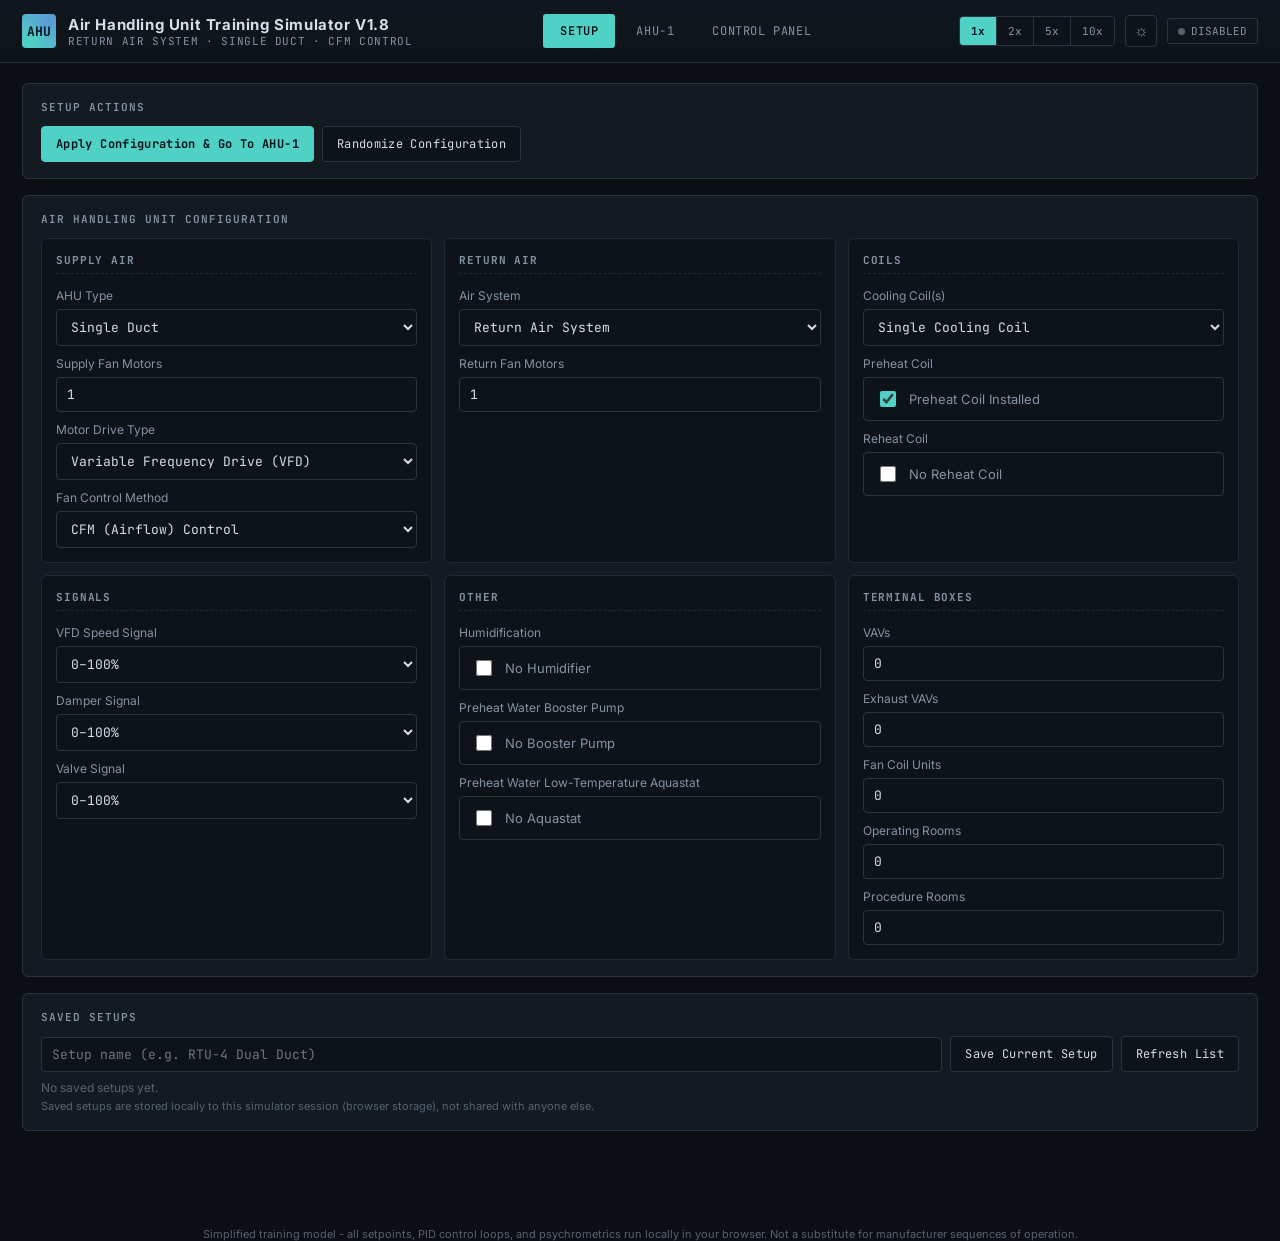
==== index.html @ 4378e07a "fix: use probe-tag classes for RED/BLACK in instruction text, replace em dashes with hyphens in desc" ====
<!DOCTYPE html>
<html lang="en">
<head>
<meta charset="UTF-8">
<meta name="viewport" content="width=device-width, initial-scale=1.0">
<title>AHU-1 // Training Simulator</title>
<link rel="stylesheet" href="css/style.css">
</head>
<body>

<div class="topbar">
  <div class="brand">
    <div class="mark">AHU</div>
    <div>
      <h1>Air Handling Unit Training Simulator <span id="versionTag">V1.8</span></h1>
      <div class="sub" id="unitSubtitle">UNCONFIGURED &middot; go to Setup</div>
    </div>
  </div>
  <div class="tabs">
    <button class="tab-btn active" data-tab="setup">Setup</button>
    <button class="tab-btn" data-tab="ahu">AHU-1</button>
    <button class="tab-btn" data-tab="panel">Control Panel</button>
    <button class="tab-btn" data-tab="vav" id="tabBtnVav" style="display:none;">VAV Boxes</button>
    <button class="tab-btn" data-tab="ef" id="tabBtnEf" style="display:none;">Exhaust Fan</button>
  </div>
  <div style="display:flex;align-items:center;gap:10px;">
    <div class="speed-group" id="speedGroup">
      <button data-speed="1" class="sel">1x</button>
      <button data-speed="2">2x</button>
      <button data-speed="5">5x</button>
      <button data-speed="10">10x</button>
    </div>
    <button class="theme-toggle-btn" id="themeToggleBtn" title="Toggle light / dark mode">&#9788;</button>
    <div class="status-chip"><span class="dot" id="topEnableDot"></span><span id="topEnableText">DISABLED</span></div>
  </div>
</div>

<!-- ================= SETUP TAB ================= -->
<div class="tabpanel active" id="tab-setup">
  <div class="panel">
    <h2>Setup Actions</h2>
    <div class="btnrow">
      <button class="btn primary" id="btnApply">Apply Configuration &amp; Go To AHU-1</button>
      <button class="btn" id="btnRandomizeCfg">Randomize Configuration</button>
    </div>
  </div>
  <div class="panel">
    <h2>Air Handling Unit Configuration</h2>
    <div class="grid g3" id="setupGrid"></div>
  </div>
  <div class="panel">
    <h2>Saved Setups</h2>
    <div class="savebar">
      <input type="text" id="saveName" placeholder="Setup name (e.g. RTU-4 Dual Duct)" style="flex:1;min-width:220px;">
      <button class="btn" id="btnSaveSetup">Save Current Setup</button>
      <button class="btn" id="btnRefreshSaved">Refresh List</button>
    </div>
    <div class="saved-list" id="savedList"></div>
    <small class="hint">Saved setups are stored locally to this simulator session (browser storage), not shared with anyone else.</small>
  </div>
</div>

<!-- ================= AHU TAB ================= -->
<div class="tabpanel" id="tab-ahu">
  <div class="panel">
    <div class="slider-block">
      <div class="slider-group">
        <h2 style="margin-bottom:6px;">Outdoor Air Temperature (OAT)</h2>
        <div class="oat-readout" id="oatReadout">55.0 &deg;F</div>
        <input type="range" id="oatSlider" min="0" max="110" step="0.5" value="55">
        <div class="slider-labels"><span id="oatMinLbl">0&deg;F</span><span id="oatMaxLbl">110&deg;F</span></div>
      </div>
      <div class="slider-group">
        <h2 style="margin-bottom:6px;">Outdoor Air Humidity (OA RH)</h2>
        <div class="oat-readout" id="oaRhReadout" style="color:var(--blue-cold);">50 %RH</div>
        <input type="range" id="oaRhSlider" min="0" max="100" step="1" value="50">
        <div class="slider-labels"><span>0% (Bone Dry)</span><span>100% (Saturated)</span></div>
      </div>
      <div class="slider-group">
        <h2 style="margin-bottom:6px;">AHU Casing &amp; Component Age</h2>
        <div class="oat-readout" id="ageReadout" style="color:var(--green);">0 Years (New)</div>
        <input type="range" id="ageSlider" min="0" max="50" step="1" value="0">
        <div class="slider-labels"><span>0 Years (Brand New)</span><span>50 Years (Aged)</span></div>
      </div>
    </div>
  </div>

  <div class="panel" style="margin-bottom:16px;">
    <div style="display:flex;justify-content:space-between;align-items:center;cursor:pointer;user-select:none;" id="sooHeader">
      <h2 style="margin:0;display:flex;align-items:center;gap:8px;">
        <svg width="18" height="18" viewBox="0 0 24 24" fill="none" stroke="var(--blue-cold)" stroke-width="2" stroke-linecap="round" stroke-linejoin="round" style="margin-right:4px;"><path d="M14 2H6a2 2 0 0 0-2 2v16a2 2 0 0 0 2 2h12a2 2 0 0 0 2-2V8z"></path><polyline points="14 2 14 8 20 8"></polyline><line x1="16" y1="13" x2="8" y2="13"></line><line x1="16" y1="17" x2="8" y2="17"></line><polyline points="10 9 9 9 8 9"></polyline></svg>
        Sequence of Operations (SOO)
      </h2>
      <span id="sooToggleArrow" style="font-size:16px;color:var(--text-faint);transition:transform 0.2s;">&#9662;</span>
    </div>
    <div id="sooContent" style="display:none;margin-top:16px;font-size:13px;line-height:1.6;color:var(--text-dim);border-top:1px solid var(--line-soft);padding-top:16px;"></div>
  </div>

  <div class="panel">
    <h2 style="display:flex;align-items:center;gap:8px;">System Schematic <span id="schemLegend" style="text-transform:none;font-weight:400;color:var(--text-faint);">live airflow &amp; temperatures</span>
      <button id="btnPopOut" title="Pop out schematic" style="margin-left:auto;background:none;border:1px solid var(--line);border-radius:4px;color:var(--text-dim);cursor:pointer;font-size:14px;padding:2px 8px;line-height:1;">&#x2197;</button>
    </h2>
    <div class="ahu-header-row">
      <div class="ahu-id-box">
        <div class="ahu-id-title">AHU-1</div>
        <div class="ahu-id-sub" id="ahuIdSub">RETURN AIR SYSTEM</div>
      </div>
      <div class="enable-card" id="enableCard">
        <div style="font-size:10px;text-transform:uppercase;letter-spacing:.08em;color:var(--text-dim);font-family:var(--mono);">Unit Enable</div>
        <div class="toggle-wrap">
          <div class="toggle" id="enableToggle"><div class="knob"></div></div>
          <span id="enableLabel" class="enable-status">DISABLED</span>
        </div>
      </div>
      <div class="enable-card" id="econCard">
        <div style="font-size:10px;text-transform:uppercase;letter-spacing:.08em;color:var(--text-dim);font-family:var(--mono);">Economizer</div>
        <div class="toggle-wrap">
          <span class="dot" id="econActiveDot" style="width:9px;height:9px;"></span>
          <div class="toggle" id="econToggle"><div class="knob"></div></div>
          <span id="econLabel" class="enable-status">ENABLED</span>
        </div>
      </div>
      <div class="enable-card" id="dehumidCard">
        <div style="font-size:10px;text-transform:uppercase;letter-spacing:.08em;color:var(--text-dim);font-family:var(--mono);">Dehumidification</div>
        <div class="toggle-wrap">
          <span class="dot" id="dehumidActiveDot" style="width:9px;height:9px;"></span>
          <div class="toggle" id="dehumidToggle"><div class="knob"></div></div>
          <span id="dehumidLabel" class="enable-status">ENABLED</span>
        </div>
      </div>
      <div class="enable-card" id="humidCard" style="display:none;">
        <div style="font-size:10px;text-transform:uppercase;letter-spacing:.08em;color:var(--text-dim);font-family:var(--mono);">Humidification</div>
        <div class="toggle-wrap">
          <span class="dot" id="humidActiveDot" style="width:9px;height:9px;"></span>
          <div class="toggle" id="humidToggle"><div class="knob"></div></div>
          <span id="humidLabel" class="enable-status">ENABLED</span>
        </div>
      </div>
      <div>
        <button class="btn danger" id="btnResetSafeties" style="height:48px;padding:0 16px;display:inline-flex;align-items:center;justify-content:center;margin:0;">Reset Latched Safeties</button>
        <div style="margin-top:8px;font-family:var(--mono);font-size:12px;color:var(--text-dim);max-width:260px;" id="lockoutMsg"></div>
      </div>
    </div>
    <div class="schematic-wrap" id="schemContainer"><svg id="schematicSvg" viewBox="0 0 1400 380"></svg></div>
    <div class="btnrow" style="margin-top:14px;margin-bottom:10px;align-items:center;gap:16px;flex-wrap:wrap;">
      <div style="display:flex;align-items:center;gap:8px;">
        <label style="font-family:var(--mono);font-size:12px;color:var(--text-faint);margin:0;">Layout Template:</label>
        <select id="layoutTemplateSelect" style="min-width:180px;"><option value="">— Default Layout —</option></select>
        <button class="btn" id="btnRefreshLayoutTemplates" title="Refresh list">&#8635;</button>
      </div>
      <div style="width:1px;height:18px;background:var(--line);align-self:center;"></div>
      <div class="toggle-wrap">
        <div class="toggle" id="editLayoutToggle"><div class="knob"></div></div>
        <span style="font-family:var(--mono);font-size:12px;">Edit Layout</span>
      </div>
      <span id="layoutEditControls" style="display:none;gap:8px;flex-wrap:wrap;align-items:center;" class="btnrow">
        <input type="text" id="layoutTemplateName" placeholder="Template name" style="width:150px;">
        <button class="btn" id="btnSaveLayoutTemplate">Save As Template</button>
        <button class="btn" id="btnDeleteLayoutTemplate">Delete Selected</button>
        <button class="btn danger" id="btnResetLayout">Reset Positions</button>
        <button class="btn" id="btnExportLayout">Export Layout</button>
        <button class="btn" id="btnImportLayout">Import Layout</button>
        <input type="file" id="importLayoutFile" accept="application/json" style="display:none;">
      </span>
    </div>
    <div id="addElementRow" style="display:none;margin-bottom:10px;" class="btnrow">
      <select id="addElementType" style="min-width:190px;">
        <optgroup label="Sensors">
          <option value="sensorTemp">Temperature Sensor</option>
          <option value="sensorHumidity">Humidity Sensor</option>
          <option value="sensorPressure">Pressure Sensor</option>
          <option value="sensorStaticPressure">Static Pressure Sensor</option>
          <option value="sensorFlow">Flow Sensor</option>
        </optgroup>
        <optgroup label="Valves">
          <option value="gateValve">Gate Valve</option>
          <option value="ballValve">Ball Valve</option>
          <option value="butterflyValve">Butterfly Valve</option>
        </optgroup>
        <optgroup label="Status">
          <option value="alarmStatus">Alarm</option>
          <option value="faultStatus">Fault</option>
          <option value="manualOverride">Manual Override</option>
          <option value="outOfService">Out of Service</option>
        </optgroup>
        <optgroup label="Other">
          <option value="thermalWheel">Energy Recovery Wheel</option>
          <option value="ductSection">Ductwork Section</option>
        </optgroup>
      </select>
      <button class="btn" id="btnAddElement">+ Add to Diagram</button>
      <small class="hint">Double-click an added element to remove it.</small>
    </div>
    <div id="exportLayoutBox" style="display:none;margin-bottom:10px;">
      <div style="font-family:var(--mono);font-size:11px;color:var(--text-faint);margin-bottom:4px;">Copy this and paste it in chat (or download it and attach the file) to show exactly where you want things — includes every dragged element's id and pixel offset from its default position.</div>
      <textarea id="exportLayoutText" readonly style="width:100%;height:130px;font-family:var(--mono);font-size:11px;box-sizing:border-box;"></textarea>
      <div class="btnrow" style="margin-top:6px;">
        <button class="btn" id="btnCopyExportLayout">Copy to Clipboard</button>
        <button class="btn" id="btnDownloadExportLayout">Download as File</button>
      </div>
    </div>
    <small class="hint" id="layoutEditHint" style="display:none;margin-bottom:8px;">Drag any icon or info box to reposition it, or add new elements from the library below. Nothing is saved until you click "Save As Template" — reloading or reconfiguring without saving discards the changes.</small>
  </div>

  <div class="panel">
    <h2>System Readings</h2>
    <div class="subhead">AHU Performance &amp; Efficiency</div>
    <div class="grid g6" id="efficiencyReadings"></div>
    <div class="subhead">Fan Status</div>
    <div class="grid g4" id="fanStatusArea"></div>
  </div>

  <div class="grid-2col">
    <div class="panel">
      <h2>Setpoints <span style="text-transform:none;font-weight:400;color:var(--text-faint);">all setpoints in one place</span></h2>
      <div style="overflow-x:auto;"><table class="sp" id="setpointTable"><thead><tr><th>Point</th><th>Setpoint</th><th>Units</th></tr></thead><tbody></tbody></table></div>
    </div>
    <div class="panel">
      <h2>Safeties</h2>
      <div class="safety-row" id="safetyArea"></div>
    </div>
  </div>

  <details class="panel-collapsible" id="faultsScenariosDetails">
    <summary>Faults &amp; Training Scenarios</summary>
    <div class="subhead">Troubleshooting Scenarios</div>
    <div class="btnrow" style="margin-bottom:10px;align-items:center;">
      <select id="scenarioSelect" style="min-width:260px;"><option value="">— Choose a Scenario —</option></select>
      <button class="btn" id="btnStartScenario">Start Scenario</button>
      <button class="btn danger" id="btnEndScenario" style="display:none;">End Scenario</button>
    </div>
    <div id="scenarioBriefing" style="display:none;">
      <div id="scenarioBriefingTitle" style="font-weight:700;margin-bottom:6px;"></div>
      <div id="scenarioBriefingText" style="background:var(--panel-inset);border:1px solid var(--line-soft);border-left:3px solid var(--amber);border-radius:4px;padding:11px 13px;font-size:13px;line-height:1.55;"></div>
      <div class="btnrow" style="margin-top:8px;">
        <button class="btn" id="btnRevealSolution">Reveal Solution</button>
      </div>
      <div id="scenarioSolutionText" style="display:none;margin-top:8px;background:var(--panel-inset);border:1px solid var(--line-soft);border-radius:4px;padding:10px 13px;font-size:12.5px;color:var(--text-faint);line-height:1.5;"></div>
    </div>
    <div class="subhead">Manual Fault Injection</div>
    <div class="grid g2">
      <div>
          <label class="field">Pick a Specific Situation
            <select id="faultPicker"></select>
          </label>
          <div class="btnrow" style="margin-top:10px;">
            <button class="btn warn" id="btnApplyFault">Apply Selected</button>
            <button class="btn danger" id="btnRandomFault">Randomize Fault / Emergency</button>
            <button class="btn warn" id="btnClearManualFaultsOnly">Clear Manual Faults Only</button>
            <button class="btn" id="btnClearFaults">Clear All Faults</button>
          </div>
          <div class="btnrow" style="margin-top:8px;gap:4px;">
            <button class="btn btn-xs" id="btnToggleFreezestat">Trip Freezestat</button>
            <button class="btn btn-xs" id="btnToggleStaticDrift">Drift SP Sensor</button>
          </div>
        </div>
      <div>
        <h3 style="font-size:11px;color:var(--text-dim);font-family:var(--mono);text-transform:uppercase;margin:0 0 8px;">Active</h3>
        <div class="fault-active-list" id="activeFaultList"><span style="color:var(--text-faint);font-size:12px;">No active faults - system nominal.</span></div>
        <details class="reveal" id="revealBox" style="display:none;">
          <summary>Reveal diagnosis (instructor / answer key)</summary>
          <div class="reveal-body" id="revealBody"></div>
        </details>
      </div>
    </div>
  </details>
</div>

<!-- ================= CONTROL PANEL TAB ================= -->
<div class="tabpanel" id="tab-panel">
  <div class="panel">
    <h2>Field Control Panel - Terminal Strips</h2>
    <div class="helpbox">
      Select a meter function on the left. Testing the wrong function against a live circuit can damage the meter - just like in the field. Left click a terminal to attach the <span class="probe-tag red">RED</span> probe, left click another to attach the <span class="probe-tag black">BLACK</span> probe. Right click a terminal to disconnect the wire. Left clicking the same terminal twice will connect one to the terminal and one to the disconnected wire.
    </div>
  </div>
  <div class="meter-wrap">
    <div class="meter-body">
      <div class="meter-screen" id="meterScreen">
        <div class="mreading" id="meterReading">- - -</div>
        <div class="munit" id="meterUnit">&nbsp;</div>
        <div class="mmsg" id="meterMsg">Select a function and connect probes.</div>
      </div>
      <div class="mode-grid" id="meterModes"></div>
      <div class="probe-info">
        <div><span class="probe-tag red">RED</span><span id="probeRedName">not connected</span></div>
        <div style="margin-top:6px;"><span class="probe-tag black">BLACK</span><span id="probeBlackName">not connected</span></div>
      </div>
      <div class="btnrow" style="margin-top:12px;">
        <button class="btn" id="btnClearProbes">Clear Probes</button>
        <button class="btn danger" id="btnReplaceMeter" style="display:none;">Replace Damaged Meter</button>
      </div>
    </div>
    <div class="terminal-board" id="terminalBoard"></div>
  </div>
</div>

<div class="tabpanel" id="tab-vav">
  <div class="panel" id="vavDisabledNote" style="display:none;">
    <h2>VAV Terminal Boxes</h2>
    <div class="hint">VAV boxes aren't enabled for this unit. Go to the Setup tab, turn on "VAV Terminal Boxes," choose how many (1&ndash;10), and click Apply Configuration.</div>
  </div>
  <div id="vavContent" style="display:none;">
    <div class="panel">
      <h2>Zones</h2>
      <div id="vavBoxGrid" class="vav-grid"></div>
    </div>
    <div class="panel">
      <h2>Field Control Panel - VAV Terminal Strips</h2>
      <div class="helpbox">
        Select a meter function on the left. Testing the wrong function against a live circuit can damage the meter - just like in the field. Left click a terminal to attach the <span class="probe-tag red">RED</span> probe, left click another to attach the <span class="probe-tag black">BLACK</span> probe. Right click a terminal to disconnect the wire. Left clicking the same terminal twice will connect one to the terminal and one to the disconnected wire.
      </div>
      <div class="btnrow" style="margin-top:10px;">
        <label class="field" style="margin:0;">Box<select id="vavTermBoxSelect" style="min-width:80px;"></select></label>
      </div>
    </div>
    <div class="meter-wrap">
      <div class="meter-body">
        <div class="meter-screen" id="vavMeterScreen">
          <div class="mreading" id="vavMeterReading">- - -</div>
          <div class="munit" id="vavMeterUnit">&nbsp;</div>
          <div class="mmsg" id="vavMeterMsg">Select a function and connect probes.</div>
        </div>
        <div class="mode-grid" id="vavMeterModes"></div>
        <div class="probe-info">
          <div><span class="probe-tag red">RED</span><span id="vavProbeRedName">not connected</span></div>
          <div style="margin-top:6px;"><span class="probe-tag black">BLACK</span><span id="vavProbeBlackName">not connected</span></div>
        </div>
        <div class="btnrow" style="margin-top:12px;">
          <button class="btn" id="btnClearVavProbes">Clear Probes</button>
          <button class="btn danger" id="btnReplaceVavMeter" style="display:none;">Replace Damaged Meter</button>
        </div>
      </div>
      <div class="terminal-board" id="vavTerminalBoard"></div>
    </div>
    <details class="panel-collapsible" id="vavFaultsScenariosDetails" style="margin-top: 15px;">
      <summary>Faults &amp; Training Scenarios</summary>
      <div class="subhead">Troubleshooting Scenarios</div>
      <div class="btnrow" style="margin-bottom:10px;align-items:center;">
        <select id="vavScenarioSelect" style="min-width:260px;"><option value="">— Choose a Scenario —</option></select>
        <button class="btn" id="btnStartVavScenario">Start Scenario</button>
        <button class="btn danger" id="btnEndVavScenario" style="display:none;">End Scenario</button>
      </div>
      <div id="vavScenarioBriefing" style="display:none;margin-bottom:15px;">
        <div id="vavScenarioBriefingTitle" style="font-weight:700;margin-bottom:6px;"></div>
        <div id="vavScenarioBriefingText" style="background:var(--panel-inset);border:1px solid var(--line-soft);border-left:3px solid var(--amber);border-radius:4px;padding:11px 13px;font-size:13px;line-height:1.55;"></div>
        <div class="btnrow" style="margin-top:8px;">
          <button class="btn" id="btnRevealVavSolution">Reveal Solution</button>
        </div>
        <div id="vavScenarioSolutionText" style="display:none;margin-top:8px;background:var(--panel-inset);border:1px solid var(--line-soft);border-radius:4px;padding:10px 13px;font-size:12.5px;color:var(--text-faint);line-height:1.5;"></div>
      </div>
      <div class="subhead">Manual Fault Injection</div>
      <div class="btnrow" style="align-items:flex-end;margin-bottom:10px;">
        <label class="field" style="margin:0;">Box<select id="vavFaultBox" style="min-width:80px;"></select></label>
        <label class="field" style="margin:0;">Fault<select id="vavFaultPicker" style="min-width:260px;"></select></label>
        <button class="btn" id="btnApplyVavFault">Apply Fault</button>
        <button class="btn danger" id="btnResetVavFaults">Reset All VAV Faults</button>
      </div>
      <div id="vavActiveFaultList" style="margin-top:10px;font-size:12.5px;color:var(--text-faint);"></div>
    </details>
  </div>
</div>

<div class="tabpanel" id="tab-ef">
  <div class="grid g2" style="grid-template-columns: 3fr 2fr; gap: 20px;">
    <div class="panel" style="display:flex; flex-direction:column; align-items:center; justify-content:center;">
      <h2>Exhaust Fan System EF-1</h2>
      <div id="efGraphicContainer" style="width:100%; max-width:600px; background:var(--panel-inset); border:1px solid var(--line-soft); border-radius:6px; padding:15px; box-sizing:border-box;">
      </div>
    </div>
    <div style="display:flex; flex-direction:column; gap:20px;">
      <div class="panel">
        <h2>System Status</h2>
        <div class="vrow"><span>Active Lead Fan</span><span class="vval">
          <select id="efLeadSelect">
            <option value="A">Fan A</option>
            <option value="B">Fan B</option>
          </select>
        </span></div>
        <div class="vrow"><span>System Exhaust Flow</span><span class="vval" id="efTotalCfm" style="font-weight:bold; color:var(--cyan);">0 CFM</span></div>
        <div class="vrow"><span>Status</span><span class="vval" id="efSystemStatus" style="font-weight:bold;">OFF</span></div>
      </div>
      <div class="panel">
        <h2>Fan Status</h2>
        <div style="overflow-x:auto;">
          <table class="sp" style="width:100%; border-collapse:collapse; font-size:12.5px;">
            <thead>
              <tr style="border-bottom:1px solid var(--line-soft);">
                <th style="text-align:left; padding:6px;">Point</th>
                <th style="text-align:center; padding:6px;">Fan A</th>
                <th style="text-align:center; padding:6px;">Fan B</th>
              </tr>
            </thead>
            <tbody>
              <tr style="border-bottom:1px solid var(--line-soft);">
                <td style="padding:6px;">Damper Position</td>
                <td style="text-align:center; padding:6px;" id="efDprA">0%</td>
                <td style="text-align:center; padding:6px;" id="efDprB">0%</td>
              </tr>
              <tr style="border-bottom:1px solid var(--line-soft);">
                <td style="padding:6px;">End Switch Made</td>
                <td style="text-align:center; padding:6px;" id="efSwA">NO</td>
                <td style="text-align:center; padding:6px;" id="efSwB">NO</td>
              </tr>
              <tr style="border-bottom:1px solid var(--line-soft);">
                <td style="padding:6px;">Motor Run Signal</td>
                <td style="text-align:center; padding:6px;" id="efRunA">OFF</td>
                <td style="text-align:center; padding:6px;" id="efRunB">OFF</td>
              </tr>
              <tr>
                <td style="padding:6px;">Fault State</td>
                <td style="text-align:center; padding:6px;" id="efFltA">OK</td>
                <td style="text-align:center; padding:6px;" id="efFltB">OK</td>
              </tr>
            </tbody>
          </table>
        </div>
      </div>
      <details class="panel-collapsible" id="efFaultsDetails">
        <summary>EF-1 Manual Fault Injection</summary>
        <div style="display:flex; flex-direction:column; gap:10px; margin-top:10px;">
          <div class="vrow" style="align-items:center;">
            <span>Motor Faults</span>
            <span class="btnrow" style="gap:5px;">
              <button class="btn warn btn-xs" id="btnToggleFltMotorA">Trip Fan A</button>
              <button class="btn warn btn-xs" id="btnToggleFltMotorB">Trip Fan B</button>
            </span>
          </div>
          <div class="vrow" style="align-items:center;">
            <span>Damper Faults</span>
            <span class="btnrow" style="gap:5px;">
              <button class="btn warn btn-xs" id="btnToggleFltDprA">Stuck Damper A</button>
              <button class="btn warn btn-xs" id="btnToggleFltDprB">Stuck Damper B</button>
            </span>
          </div>
          <div class="btnrow" style="margin-top:5px;">
            <button class="btn danger" id="btnResetEfFaults" style="width:100%;">Reset EF-1 Faults</button>
          </div>
        </div>
      </details>
    </div>
  </div>
</div>

<div class="footer-note">Simplified training model - all setpoints, PID control loops, and psychrometrics run locally in your browser. Not a substitute for manufacturer sequences of operation.</div>

<script src="js/core.js"></script>
<script src="js/setup.js"></script>
<script src="js/simulation.js"></script>
<script src="js/faults.js"></script>
<script src="js/components.js"></script>
<script src="js/schematic.js"></script>
<script src="js/layout-editor.js"></script>
<script src="js/ahu.js"></script>
<script src="js/vav.js"></script>
<script src="js/control-panel.js"></script>
<script src="js/ef.js"></script>
<script src="js/main.js"></script>
</body>
</html>
---- css/style.css ----
@import url('https://fonts.googleapis.com/css2?family=JetBrains+Mono:wght@400;500;600;700&family=Inter:wght@400;500;600;700;800&display=swap');

:root{
  --void:#0b0e13;
  --panel:#141a22;
  --panel-raised:#1a222c;
  --panel-inset:#0e1319;
  --line:#2a3542;
  --line-soft:#1f2833;
  --text:#d7dee6;
  --text-dim:#8592a1;
  --text-faint:#576270;
  --cyan:#4fd1c5;
  --cyan-dim:#2a6b66;
  --amber:#f0a83c;
  --amber-dim:#8a6220;
  --red:#e5484d;
  --red-dim:#7a2a2c;
  --green:#3ecf6b;
  --green-dim:#245c39;
  --blue-cold:#5b9bd5;
  --blue:#5b9bd5;
  --yellow:#e8c547;
  --duct:#141a22;
  --mono: 'JetBrains Mono', monospace;
  --sans: 'Inter', sans-serif;
}
*{box-sizing:border-box;}
html,body{margin:0;padding:0;background:var(--void);color:var(--text);font-family:var(--sans);}
body{min-height:100vh;}
::selection{background:var(--cyan-dim);color:#fff;}

body.theme-light{
  --void:#eef1f4;
  --panel:#ffffff;
  --panel-raised:#f7f9fb;
  --panel-inset:#eef1f4;
  --line:#d3dae1;
  --line-soft:#e3e8ed;
  --text:#1b232c;
  --text-dim:#5b6672;
  --text-faint:#8a96a3;
  --duct:#c7cfd6;
}
body.theme-light .topbar{background:linear-gradient(180deg,#ffffff,#f2f5f7);}
body.theme-light .schematic-wrap{background:#dfe4ea;}
body.theme-light .enable-card.on{background:#e3f6ea;border-color:#2fa860;}
body.theme-light .enable-card.on .enable-status{color:#1f8a4c;text-shadow:none;}

.speed-group{display:flex;border:1px solid var(--line);border-radius:4px;overflow:hidden;}
.speed-group button{
  font-family:var(--mono);font-size:11px;background:var(--panel-inset);color:var(--text-dim);
  border:none;padding:7px 11px;cursor:pointer;border-right:1px solid var(--line);
}
.speed-group button:last-child{border-right:none;}
.speed-group button.sel{background:var(--cyan);color:#04141a;font-weight:700;}
.theme-toggle-btn{
  font-size:16px;background:var(--panel-inset);border:1px solid var(--line);color:var(--text-dim);
  width:32px;height:32px;border-radius:4px;cursor:pointer;line-height:1;
}
.theme-toggle-btn:hover{color:var(--amber);border-color:var(--amber-dim);}

.topbar{
  display:flex;align-items:center;justify-content:space-between;
  padding:14px 22px;border-bottom:1px solid var(--line);
  background:linear-gradient(180deg,#12171f,#0e1319);
  position:sticky;top:0;z-index:50;
}
.brand{display:flex;align-items:center;gap:12px;}
.brand .mark{
  width:34px;height:34px;border-radius:4px;
  background:conic-gradient(from 220deg, var(--cyan), var(--blue-cold), var(--cyan));
  display:flex;align-items:center;justify-content:center;
  font-family:var(--mono);font-weight:700;color:#04141a;font-size:13px;
}
.brand h1{font-size:15px;margin:0;letter-spacing:.04em;font-weight:700;}
.brand .sub{font-family:var(--mono);font-size:11px;color:var(--text-dim);letter-spacing:.06em;}
.tabs{display:flex;gap:4px;}
.tab-btn{
  font-family:var(--mono);font-size:12px;letter-spacing:.05em;
  background:transparent;border:1px solid transparent;color:var(--text-dim);
  padding:8px 16px;border-radius:3px;cursor:pointer;text-transform:uppercase;
}
.tab-btn:hover{color:var(--text);border-color:var(--line);}
.tab-btn.active{color:var(--void);background:var(--cyan);font-weight:600;}
.status-chip{
  font-family:var(--mono);font-size:11px;padding:5px 10px;border-radius:3px;
  border:1px solid var(--line);color:var(--text-dim);display:flex;align-items:center;gap:6px;
}
.dot{width:7px;height:7px;border-radius:50%;background:var(--text-faint);}
.dot.on{background:var(--green);box-shadow:0 0 6px var(--green);}
.dot.trip{background:var(--red);box-shadow:0 0 6px var(--red);}
.dot.warn{background:var(--amber);box-shadow:0 0 6px var(--amber);}
.dot.blue{background:var(--blue-cold);box-shadow:0 0 6px var(--blue-cold);}

.tabpanel{display:none;padding:20px 22px 60px;max-width:1800px;margin:0 auto;}
.tabpanel.active{display:block;}

.panel{
  background:var(--panel);border:1px solid var(--line);border-radius:6px;
  padding:16px 18px;margin-bottom:16px;
}
.panel h2{
  font-size:11px;text-transform:uppercase;letter-spacing:.09em;color:var(--text-dim);
  margin:0 0 12px;font-family:var(--mono);font-weight:600;
  display:flex;align-items:center;justify-content:space-between;
}
.grid{display:grid;gap:12px;}
.g2{grid-template-columns:1fr 1fr;}
.g3{grid-template-columns:1fr 1fr 1fr;}
.g4{grid-template-columns:1fr 1fr 1fr 1fr;}
.g6{grid-template-columns:1fr 1fr 1fr 1fr 1fr 1fr;}
@media(max-width:1100px){.g6{grid-template-columns:1fr 1fr 1fr;}}
@media(max-width:900px){.g2,.g3,.g4{grid-template-columns:1fr 1fr;}.g6{grid-template-columns:1fr 1fr 1fr;}}
@media(max-width:700px){.g6{grid-template-columns:1fr 1fr;}}
@media(max-width:600px){.g2,.g3,.g4,.g6{grid-template-columns:1fr;}}

.grid-2col {
  display: grid;
  grid-template-columns: 1fr 1fr;
  gap: 16px;
  margin-bottom: 16px;
}
.grid-2col .panel {
  margin-bottom: 0;
}
@media(max-width: 900px){
  .grid-2col {
    grid-template-columns: 1fr;
  }
}

.vav-grid{display:grid;grid-template-columns:repeat(auto-fill,minmax(230px,1fr));gap:12px;}
.vav-box{background:var(--panel-inset);border:1px solid var(--line-soft);border-radius:6px;padding:12px 14px;}
.vav-box.alarm{border-color:var(--red);box-shadow:0 0 0 1px var(--red);}
.vav-box h3{font-size:11px;text-transform:uppercase;letter-spacing:.08em;color:var(--text-dim);margin:0 0 8px;font-family:var(--mono);font-weight:600;display:flex;justify-content:space-between;align-items:center;}
.vav-box .vrow{display:flex;justify-content:space-between;align-items:center;font-size:12px;padding:3px 0;border-bottom:1px dashed var(--line-soft);}
.vav-box .vrow:last-child{border-bottom:none;}
.vav-box .vrow .vval{font-family:var(--mono);color:var(--text);}
.vav-box .vrow input[type=number]{width:72px;font-family:var(--mono);}

label.field{display:flex;flex-direction:column;gap:6px;font-size:12px;color:var(--text-dim);}
select,input[type=number],input[type=text]{
  background:var(--panel-inset);border:1px solid var(--line);color:var(--text);
  padding:8px 10px;border-radius:4px;font-family:var(--mono);font-size:13px;
}
select:focus,input:focus{outline:2px solid var(--cyan-dim);outline-offset:1px;}
.radiorow{display:flex;gap:0;border:1px solid var(--line);border-radius:4px;overflow:hidden;}
.radiorow button{
  flex:1;background:var(--panel-inset);border:none;color:var(--text-dim);
  padding:9px 8px;font-family:var(--mono);font-size:12px;cursor:pointer;border-right:1px solid var(--line);
}
.radiorow button:last-child{border-right:none;}
.radiorow button.sel{background:var(--cyan-dim);color:#eafffb;font-weight:600;}
.checkrow{display:flex;align-items:center;gap:10px;padding:10px 12px;background:var(--panel-inset);border:1px solid var(--line);border-radius:4px;}
.checkrow input{width:16px;height:16px;accent-color:var(--cyan);}
.checkrow span{font-size:13px;}
small.hint{color:var(--text-faint);font-size:11px;line-height:1.4;display:block;margin-top:4px;}

button.btn{
  font-family:var(--mono);font-size:12px;background:var(--panel-inset);color:var(--text);
  border:1px solid var(--line);padding:9px 14px;border-radius:4px;cursor:pointer;letter-spacing:.03em;
}
button.btn:hover{border-color:var(--cyan-dim);color:var(--cyan);}
button.btn.primary{background:var(--cyan);color:#04141a;border-color:var(--cyan);font-weight:700;}
button.btn.primary:hover{opacity:.9;color:#04141a;}
button.btn.danger{border-color:var(--red-dim);color:var(--red);}
button.btn.danger:hover{border-color:var(--red);}
button.btn.warn{border-color:var(--amber-dim);color:var(--amber);}
button.btn:disabled{opacity:.35;cursor:not-allowed;}
.btnrow{display:flex;gap:8px;flex-wrap:wrap;}

.toggle-wrap{display:flex;align-items:center;gap:10px;}
.toggle{
  width:52px;height:28px;border-radius:16px;background:var(--panel-inset);border:1px solid var(--line);
  position:relative;cursor:pointer;transition:background .15s;
}
.toggle.on{background:var(--green-dim);border-color:var(--green);}
.toggle .knob{
  position:absolute;top:2px;left:2px;width:22px;height:22px;border-radius:50%;background:var(--text-dim);
  transition:left .15s, background .15s;
}
.toggle.on .knob{left:26px;background:var(--green);box-shadow:0 0 8px var(--green);}
.toggle-lg{width:84px;height:44px;border-radius:24px;}
.toggle-lg .knob{width:36px;height:36px;top:3px;left:3px;}
.toggle-lg.on .knob{left:43px;}
.enable-status{font-family:var(--mono);font-size:14px;font-weight:700;color:var(--text-dim);letter-spacing:.03em;}
.enable-card{
  background:var(--panel-inset);border:1px solid var(--line);border-radius:4px;
  padding:0 14px;height:48px;display:flex;align-items:center;gap:12px;
  transition:background .2s,border-color .2s;
}
.enable-card.on{border-color:var(--green);background:color-mix(in srgb, var(--green-dim) 25%, var(--panel-inset));}
.enable-card.on .enable-status{color:var(--green);text-shadow:0 0 6px var(--green-dim);}
.ahu-header-row{display:flex;align-items:flex-start;gap:14px;flex-wrap:wrap;margin-bottom:14px;}
.ahu-id-box{background:#f4f6f8;border:1px solid var(--line);border-radius:4px;padding:0 14px;min-width:150px;height:48px;display:flex;flex-direction:column;justify-content:center;}
.ahu-id-title{font-family:Arial,sans-serif;font-size:14px;font-weight:700;color:#1b232c;}
.ahu-id-sub{font-family:Arial,sans-serif;font-size:10px;color:#5b6672;margin-top:2px;}

.slider-block{display:flex;flex-direction:column;gap:18px;}
.slider-group{display:flex;flex-direction:column;gap:8px;}
@media(min-width:1100px){
  .slider-block{flex-direction:row;gap:32px;}
  .slider-group{flex:1;min-width:0;}
}
input[type=range]{-webkit-appearance:none;width:100%;height:24px;background:transparent;outline:none;margin:0;}
input[type=range]::-webkit-slider-runnable-track{width:100%;height:6px;cursor:pointer;border-radius:3px;
  background:linear-gradient(90deg, var(--blue-cold), var(--amber), var(--red));}
input[type=range]::-webkit-slider-thumb{-webkit-appearance:none;width:18px;height:18px;border-radius:50%;
  background:#fff;border:3px solid var(--cyan);cursor:pointer;margin-top:-6px;}
input[type=range]::-moz-range-track{width:100%;height:6px;cursor:pointer;border-radius:3px;
  background:linear-gradient(90deg, var(--blue-cold), var(--amber), var(--red));}
input[type=range]::-moz-range-thumb{width:16px;height:16px;border-radius:50%;background:#fff;border:3px solid var(--cyan);cursor:pointer;}
.slider-labels{display:flex;justify-content:space-between;font-family:var(--mono);font-size:11px;color:var(--text-faint);}
.oat-readout{font-family:var(--mono);font-size:30px;font-weight:700;color:var(--amber);}

.readout{
  background:var(--panel-inset);border:1px solid var(--line-soft);border-radius:4px;padding:9px 11px;
}
.readout .rlabel{font-size:10.5px;color:var(--text-dim);text-transform:uppercase;letter-spacing:.05em;margin-bottom:4px;}
.readout .rval{font-family:var(--mono);font-size:17px;font-weight:600;color:var(--text);}
.readout .runit{font-size:11px;color:var(--text-faint);margin-left:3px;}
.readout.alarm{border-color:var(--red);background:rgba(229,72,77,.08);}
.readout.alarm .rval{color:var(--red);}

.schematic-wrap{background:#000000;border:1px solid var(--line-soft);border-radius:8px;padding:16px;overflow:hidden;box-shadow:inset 0 0 0 1px #000;}
#schematicSvg{display:block;width:100%;height:auto;cursor:grab;overflow:hidden;user-select:none;background:var(--bg);}
svg text{font-family:'Arial',sans-serif;}

table.sp{width:100%;border-collapse:collapse;font-family:var(--mono);font-size:12.5px;}
table.sp th{text-align:left;color:var(--text-dim);font-weight:500;font-size:10.5px;text-transform:uppercase;letter-spacing:.05em;
  border-bottom:1px solid var(--line);padding:6px 8px;}
table.sp td{padding:6px 8px;border-bottom:1px solid var(--line-soft);}
table.sp input{width:90px;padding:5px 7px;font-size:12.5px;}
table.sp tr:last-child td{border-bottom:none;}

.safety-row{display:flex;gap:10px;flex-wrap:wrap;}
.safety-chip{
  display:flex;align-items:center;gap:8px;background:var(--panel-inset);border:1px solid var(--line-soft);
  border-radius:4px;padding:8px 12px;font-size:12px;min-width:180px;
}
.safety-chip .dot{width:10px;height:10px;}
.safety-chip .lbl{flex:1;}
.safety-chip button{font-family:var(--mono);font-size:10px;background:none;border:1px solid var(--line);
  color:var(--text-dim);padding:3px 7px;border-radius:3px;cursor:pointer;}
.safety-chip button:hover{color:var(--cyan);border-color:var(--cyan-dim);}

.fanwall{display:flex;gap:8px;flex-wrap:wrap;}
.fan-unit{
  width:64px;height:64px;border-radius:6px;border:1px solid var(--line-soft);background:var(--panel-inset);
  display:flex;flex-direction:column;align-items:center;justify-content:center;gap:4px;font-family:var(--mono);
}
.fan-unit .glyph{font-size:20px;}
.fan-unit.run{border-color:var(--green);}
.fan-unit.run .glyph{color:var(--green);animation:spin 1.4s linear infinite;}
.fan-unit.fail{border-color:var(--red);background:rgba(229,72,77,.1);}
.fan-unit.fail .glyph{color:var(--red);}
.fan-unit.off .glyph{color:var(--text-faint);}
.fan-unit .lbl{font-size:9px;color:var(--text-dim);}
@keyframes spin{from{transform:rotate(0)}to{transform:rotate(360deg)}}

.fault-active-list{display:flex;flex-direction:column;gap:6px;}
.fault-item{display:flex;justify-content:space-between;align-items:center;background:rgba(240,168,60,.08);
  border:1px solid var(--amber-dim);border-radius:4px;padding:8px 10px;font-size:12.5px;}
.fault-item .fname{font-family:var(--mono);color:var(--amber);}
details.reveal{margin-top:8px;}
details.reveal summary{cursor:pointer;font-family:var(--mono);font-size:11px;color:var(--text-dim);}
details.reveal[open] summary{color:var(--cyan);}
.reveal-body{font-size:12.5px;color:var(--text-dim);padding:8px 0 2px;line-height:1.5;}
.subhead{font-size:11px;text-transform:uppercase;letter-spacing:.08em;color:var(--text-dim);font-family:var(--mono);font-weight:600;margin:18px 0 8px;}
.subhead:first-child{margin-top:0;}

button.btn-xs{padding:4px 8px;font-size:10px;}
button.btn.secondary{border-color:var(--line);color:var(--text-dim);}
button.btn.secondary:hover{border-color:var(--cyan-dim);color:var(--cyan);}
details.panel-collapsible{
  background:var(--panel);border:1px solid var(--line);border-radius:6px;
  padding:16px 18px;margin-bottom:16px;
}
details.panel-collapsible summary{
  cursor:pointer;font-size:11px;text-transform:uppercase;letter-spacing:.09em;color:var(--text-dim);
  font-family:var(--mono);font-weight:600;list-style:none;
}
details.panel-collapsible summary::-webkit-details-marker{display:none;}
details.panel-collapsible summary::before{content:'\25b6 ';display:inline-block;font-size:9px;}
details.panel-collapsible[open] summary::before{content:'\25bc ';}
details.panel-collapsible[open] summary{margin-bottom:14px;}

.meter-wrap{display:grid;grid-template-columns:280px 1fr;gap:16px;}
@media(max-width:900px){.meter-wrap{grid-template-columns:1fr;}}
.meter-body{background:#0a0d11;border:1px solid var(--line);border-radius:10px;padding:18px;}
.meter-screen{
  background:#0d1c16;border:2px solid #163024;border-radius:6px;padding:14px 16px;margin-bottom:14px;
  font-family:var(--mono);color:#7dffc0;text-align:right;
}
.meter-screen .mreading{font-size:34px;font-weight:700;letter-spacing:.02em;}
.meter-screen .munit{font-size:14px;color:#4fd1a0;}
.meter-screen .mmsg{font-size:10.5px;color:#4fd1a0aa;text-align:left;margin-top:6px;min-height:14px;}
.meter-screen.damaged{background:#2a0d0f;border-color:#5a1a1e;}
.meter-screen.damaged .mreading,.meter-screen.damaged .munit{color:var(--red);}
.mode-grid{display:grid;grid-template-columns:1fr 1fr;gap:8px;margin-bottom:14px;}
.mode-grid button{padding:10px 6px;}
.mode-grid button.sel{background:var(--red-dim);border-color:var(--red);color:#fff;}
.probe-info{font-size:11.5px;color:var(--text-dim);line-height:1.5;}
.probe-info b{color:var(--text);}
.probe-tag{display:inline-block;padding:1px 6px;border-radius:3px;font-family:var(--mono);font-size:10px;margin-right:4px;}
.probe-tag.red{background:var(--red-dim);color:#ffd7d8;}
.probe-tag.black{background:#222;color:#ddd;border:1px solid #444;}

.terminal-board{background:var(--panel-inset);border:1px solid var(--line-soft);border-radius:6px;padding:14px;}
.tblock{margin-bottom:14px;}
.tblock h3{font-size:10.5px;text-transform:uppercase;letter-spacing:.06em;color:var(--text-dim);margin:0 0 8px;font-family:var(--mono);}
.tstrip{display:flex;gap:6px;flex-wrap:wrap;}
.terminal{
  font-family:var(--mono);font-size:11px;border:1px solid var(--line);background:var(--panel);
  border-radius:4px;padding:4px 6px 8px;cursor:pointer;width:92px;height:78px;text-align:center;position:relative;
  display:flex;flex-direction:column;align-items:center;justify-content:flex-end;box-sizing:border-box;
}
.terminal:hover{border-color:var(--cyan-dim);}
.terminal .tid{font-weight:700;color:var(--text);}
.terminal .tname{display:block;color:var(--text-faint);font-size:10px;margin-top:2px;line-height:1.3;white-space:nowrap;overflow:hidden;text-overflow:ellipsis;max-width:100%;}
.terminal.probe-red{border-color:var(--red);box-shadow:0 0 0 1px var(--red) inset;}
.terminal.probe-black{border-color:#aaa;box-shadow:0 0 0 1px #aaa inset;}
.terminal.wire-disconnected{background:var(--panel-inset);}
.term-wire{display:block;margin:0 auto;}

.helpbox{font-size:11.5px;color:var(--text-dim);line-height:1.5;background:var(--panel-inset);
  border:1px dashed var(--line);border-radius:5px;padding:10px 12px;}

.savebar{display:flex;gap:8px;align-items:center;flex-wrap:wrap;}
.saved-list{display:flex;flex-direction:column;gap:6px;margin-top:8px;}
.saved-item{display:flex;justify-content:space-between;align-items:center;background:var(--panel-inset);
  border:1px solid var(--line-soft);border-radius:4px;padding:7px 10px;font-size:12px;}
.saved-item .actions{display:flex;gap:6px;}
.saved-item button{font-size:10px;padding:4px 8px;}

.pointname{color:var(--text);}
.pointname .acr{color:var(--text-faint);}

.footer-note{font-size:11px;color:var(--text-faint);text-align:center;padding:20px 0 0;}

.flow-fwd, .flow-rev{ opacity:0; transition:opacity 0.6s ease-in-out; }
.flow-fwd.flow-running, .flow-rev.flow-running{ opacity:1; }

.flow-arrow{ fill:#98a4ae; animation:flowArrowStep 1.2s linear infinite; animation-play-state:paused; }
.flow-arrow-rev{ fill:#98a4ae; animation:flowArrowStepRev 1.2s linear infinite; animation-play-state:paused; }
.flow-arrow-down{ fill:#98a4ae; animation:flowArrowDown 1.2s linear infinite; animation-play-state:paused; }
.flow-arrow-up{ fill:#98a4ae; animation:flowArrowUp 1.2s linear infinite; animation-play-state:paused; }
.flow-running .flow-arrow,
.flow-running .flow-arrow-rev,
.flow-running .flow-arrow-down,
.flow-running .flow-arrow-up{ animation-play-state:running; }

@keyframes flowArrowStep{
  0%{ opacity:0.15; transform:translateX(0); }
  25%{ opacity:0.85; }
  75%{ opacity:0.85; }
  100%{ opacity:0.15; transform:translateX(36px); }
}
@keyframes flowArrowStepRev{
  0%{ opacity:0.15; transform:translateX(0); }
  25%{ opacity:0.85; }
  75%{ opacity:0.85; }
  100%{ opacity:0.15; transform:translateX(-36px); }
}
@keyframes flowArrowDown{
  0%{ opacity:0.15; transform:translateY(0); }
  25%{ opacity:0.85; }
  75%{ opacity:0.85; }
  100%{ opacity:0.15; transform:translateY(36px); }
}
@keyframes flowArrowUp{
  0%{ opacity:0.15; transform:translateY(0); }
  25%{ opacity:0.85; }
  75%{ opacity:0.85; }
  100%{ opacity:0.15; transform:translateY(-36px); }
}
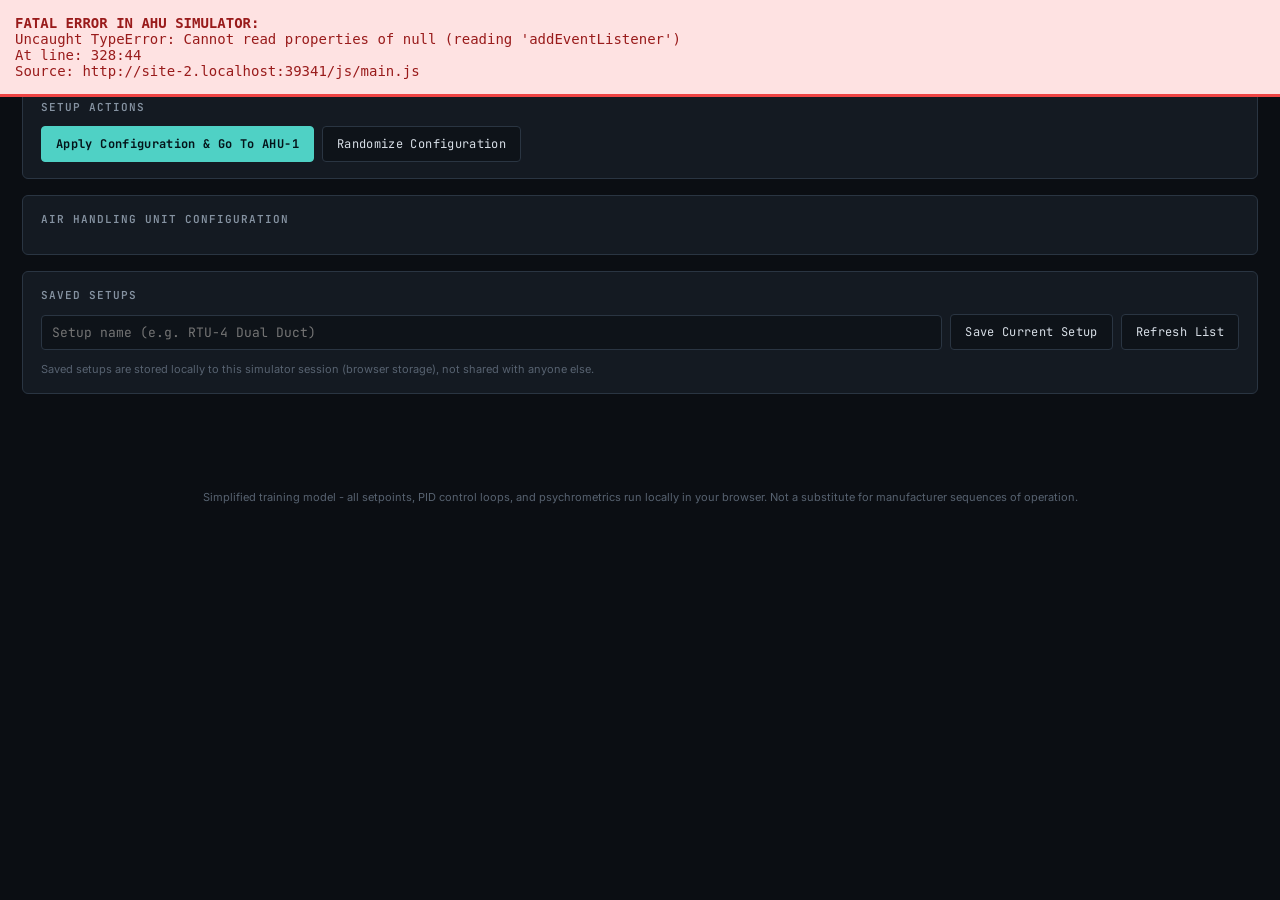
==== commit b4c116b2: "fix: hide layout template selection and layout editing controls on AHU graphic" ====
--- a/index.html
+++ b/index.html
@@ -98,7 +98,8 @@
 
   <div class="panel">
     <h2 style="display:flex;align-items:center;gap:8px;">System Schematic <span id="schemLegend" style="text-transform:none;font-weight:400;color:var(--text-faint);">live airflow &amp; temperatures</span>
-      <button id="btnPopOut" title="Pop out schematic" style="margin-left:auto;background:none;border:1px solid var(--line);border-radius:4px;color:var(--text-dim);cursor:pointer;font-size:14px;padding:2px 8px;line-height:1;">&#x2197;</button>
+      <span style="margin-left:auto;font-size:10px;color:var(--text-faint);font-family:var(--mono);letter-spacing:.05em;">CLICK HERE TO OPEN IN A NEW WINDOW</span>
+      <button id="btnPopOut" title="Pop out schematic" style="background:none;border:1px solid var(--line);border-radius:4px;color:var(--text-dim);cursor:pointer;font-size:14px;padding:2px 8px;line-height:1;">&#x2197;</button>
     </h2>
     <div class="ahu-header-row">
       <div class="ahu-id-box">
@@ -142,64 +143,7 @@
       </div>
     </div>
     <div class="schematic-wrap" id="schemContainer"><svg id="schematicSvg" viewBox="0 0 1400 380"></svg></div>
-    <div class="btnrow" style="margin-top:14px;margin-bottom:10px;align-items:center;gap:16px;flex-wrap:wrap;">
-      <div style="display:flex;align-items:center;gap:8px;">
-        <label style="font-family:var(--mono);font-size:12px;color:var(--text-faint);margin:0;">Layout Template:</label>
-        <select id="layoutTemplateSelect" style="min-width:180px;"><option value="">— Default Layout —</option></select>
-        <button class="btn" id="btnRefreshLayoutTemplates" title="Refresh list">&#8635;</button>
-      </div>
-      <div style="width:1px;height:18px;background:var(--line);align-self:center;"></div>
-      <div class="toggle-wrap">
-        <div class="toggle" id="editLayoutToggle"><div class="knob"></div></div>
-        <span style="font-family:var(--mono);font-size:12px;">Edit Layout</span>
-      </div>
-      <span id="layoutEditControls" style="display:none;gap:8px;flex-wrap:wrap;align-items:center;" class="btnrow">
-        <input type="text" id="layoutTemplateName" placeholder="Template name" style="width:150px;">
-        <button class="btn" id="btnSaveLayoutTemplate">Save As Template</button>
-        <button class="btn" id="btnDeleteLayoutTemplate">Delete Selected</button>
-        <button class="btn danger" id="btnResetLayout">Reset Positions</button>
-        <button class="btn" id="btnExportLayout">Export Layout</button>
-        <button class="btn" id="btnImportLayout">Import Layout</button>
-        <input type="file" id="importLayoutFile" accept="application/json" style="display:none;">
-      </span>
-    </div>
-    <div id="addElementRow" style="display:none;margin-bottom:10px;" class="btnrow">
-      <select id="addElementType" style="min-width:190px;">
-        <optgroup label="Sensors">
-          <option value="sensorTemp">Temperature Sensor</option>
-          <option value="sensorHumidity">Humidity Sensor</option>
-          <option value="sensorPressure">Pressure Sensor</option>
-          <option value="sensorStaticPressure">Static Pressure Sensor</option>
-          <option value="sensorFlow">Flow Sensor</option>
-        </optgroup>
-        <optgroup label="Valves">
-          <option value="gateValve">Gate Valve</option>
-          <option value="ballValve">Ball Valve</option>
-          <option value="butterflyValve">Butterfly Valve</option>
-        </optgroup>
-        <optgroup label="Status">
-          <option value="alarmStatus">Alarm</option>
-          <option value="faultStatus">Fault</option>
-          <option value="manualOverride">Manual Override</option>
-          <option value="outOfService">Out of Service</option>
-        </optgroup>
-        <optgroup label="Other">
-          <option value="thermalWheel">Energy Recovery Wheel</option>
-          <option value="ductSection">Ductwork Section</option>
-        </optgroup>
-      </select>
-      <button class="btn" id="btnAddElement">+ Add to Diagram</button>
-      <small class="hint">Double-click an added element to remove it.</small>
-    </div>
-    <div id="exportLayoutBox" style="display:none;margin-bottom:10px;">
-      <div style="font-family:var(--mono);font-size:11px;color:var(--text-faint);margin-bottom:4px;">Copy this and paste it in chat (or download it and attach the file) to show exactly where you want things — includes every dragged element's id and pixel offset from its default position.</div>
-      <textarea id="exportLayoutText" readonly style="width:100%;height:130px;font-family:var(--mono);font-size:11px;box-sizing:border-box;"></textarea>
-      <div class="btnrow" style="margin-top:6px;">
-        <button class="btn" id="btnCopyExportLayout">Copy to Clipboard</button>
-        <button class="btn" id="btnDownloadExportLayout">Download as File</button>
-      </div>
-    </div>
-    <small class="hint" id="layoutEditHint" style="display:none;margin-bottom:8px;">Drag any icon or info box to reposition it, or add new elements from the library below. Nothing is saved until you click "Save As Template" — reloading or reconfiguring without saving discards the changes.</small>
+
   </div>
 
   <div class="panel">
--- a/css/style.css
+++ b/css/style.css
@@ -313,12 +313,12 @@
 .tstrip{display:flex;gap:6px;flex-wrap:wrap;}
 .terminal{
   font-family:var(--mono);font-size:11px;border:1px solid var(--line);background:var(--panel);
-  border-radius:4px;padding:4px 6px 8px;cursor:pointer;width:92px;height:78px;text-align:center;position:relative;
-  display:flex;flex-direction:column;align-items:center;justify-content:flex-end;box-sizing:border-box;
+  border-radius:4px;padding:6px 6px 6px;cursor:pointer;width:92px;height:78px;text-align:center;position:relative;
+  display:flex;flex-direction:column;align-items:center;box-sizing:border-box;
 }
 .terminal:hover{border-color:var(--cyan-dim);}
-.terminal .tid{font-weight:700;color:var(--text);}
-.terminal .tname{display:block;color:var(--text-faint);font-size:10px;margin-top:2px;line-height:1.3;white-space:nowrap;overflow:hidden;text-overflow:ellipsis;max-width:100%;}
+.terminal .tid{font-weight:700;color:var(--text);margin-top:4px;}
+.terminal .tname{display:block;color:var(--text);font-size:10px;margin-top:auto;margin-bottom:4px;line-height:1.3;white-space:nowrap;overflow:hidden;text-overflow:ellipsis;max-width:100%;}
 .terminal.probe-red{border-color:var(--red);box-shadow:0 0 0 1px var(--red) inset;}
 .terminal.probe-black{border-color:#aaa;box-shadow:0 0 0 1px #aaa inset;}
 .terminal.wire-disconnected{background:var(--panel-inset);}
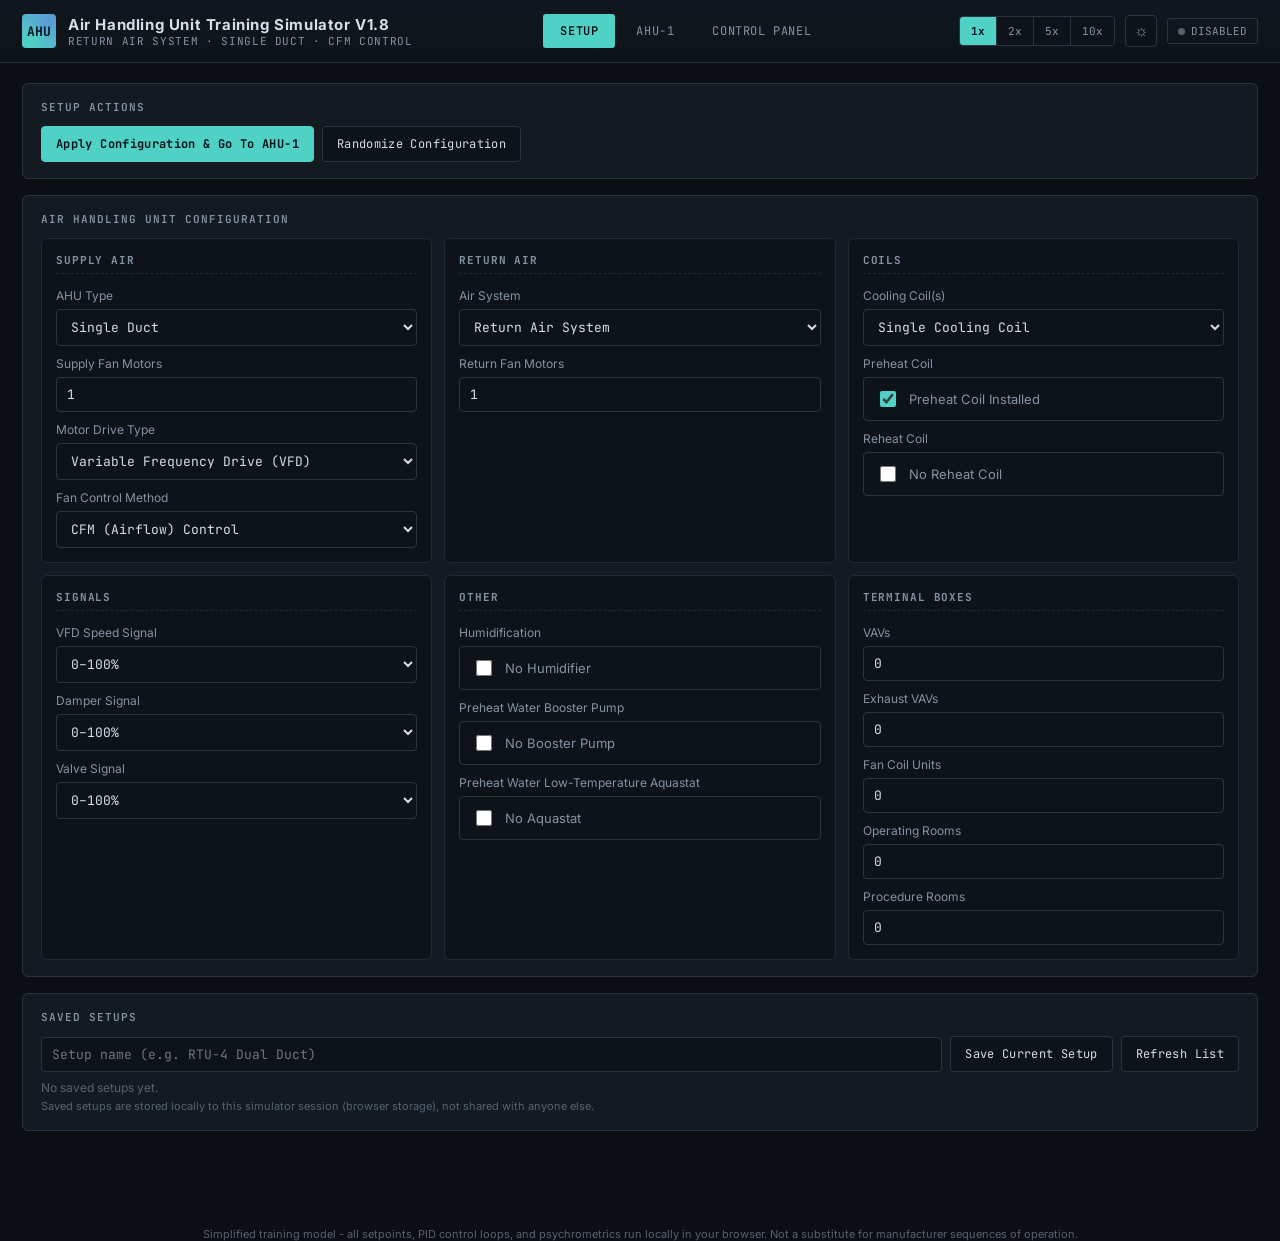
==== commit fd210301: "fix: change safety chips layout to single column" ====
--- a/index.html
+++ b/index.html
@@ -161,7 +161,7 @@
     </div>
     <div class="panel">
       <h2>Safeties</h2>
-      <div class="safety-row" id="safetyArea"></div>
+      <div id="safetyArea"></div>
     </div>
   </div>
 
--- a/css/style.css
+++ b/css/style.css
@@ -234,10 +234,9 @@
 table.sp input{width:90px;padding:5px 7px;font-size:12.5px;}
 table.sp tr:last-child td{border-bottom:none;}
 
-.safety-row{display:flex;gap:10px;flex-wrap:wrap;}
 .safety-chip{
   display:flex;align-items:center;gap:8px;background:var(--panel-inset);border:1px solid var(--line-soft);
-  border-radius:4px;padding:8px 12px;font-size:12px;min-width:180px;
+  border-radius:5px;padding:7px 10px;font-size:12px;margin-bottom:6px;
 }
 .safety-chip .dot{width:10px;height:10px;}
 .safety-chip .lbl{flex:1;}
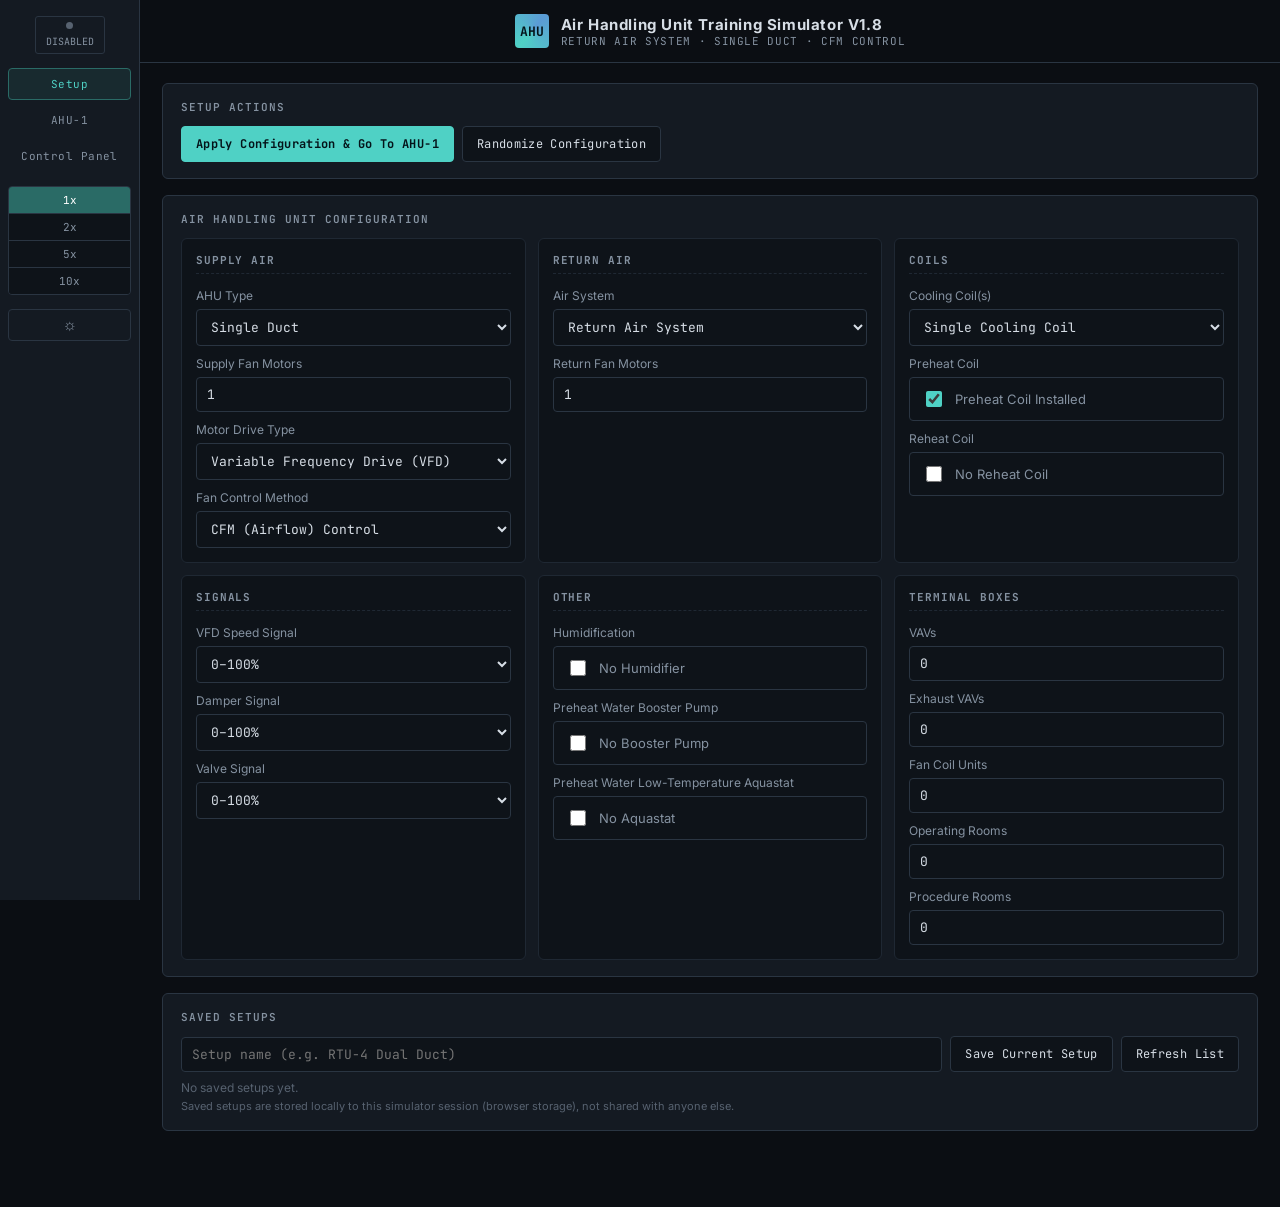
==== commit d1590de7: "fix: move footer inside main-area, close main-area and app-layout divs properly" ====
--- a/index.html
+++ b/index.html
@@ -7,6 +7,25 @@
 <link rel="stylesheet" href="css/style.css">
 </head>
 <body>
+<div class="app-layout">
+<div class="sidebar">
+  <div class="status-chip"><span class="dot" id="topEnableDot"></span><span id="topEnableText">DISABLED</span></div>
+  <div class="tabs">
+    <button class="tab-btn active" data-tab="setup">Setup</button>
+    <button class="tab-btn" data-tab="ahu">AHU-1</button>
+    <button class="tab-btn" data-tab="panel">Control Panel</button>
+    <button class="tab-btn" data-tab="vav" id="tabBtnVav" style="display:none;">VAV Boxes</button>
+    <button class="tab-btn" data-tab="ef" id="tabBtnEf" style="display:none;">Exhaust Fan</button>
+  </div>
+  <div class="speed-group" id="speedGroup">
+    <button data-speed="1" class="sel">1x</button>
+    <button data-speed="2">2x</button>
+    <button data-speed="5">5x</button>
+    <button data-speed="10">10x</button>
+  </div>
+  <button class="theme-toggle-btn" id="themeToggleBtn" title="Toggle light / dark mode">&#9788;</button>
+</div>
+<div class="main-area">
 
 <div class="topbar">
   <div class="brand">
@@ -15,23 +34,6 @@
       <h1>Air Handling Unit Training Simulator <span id="versionTag">V1.8</span></h1>
       <div class="sub" id="unitSubtitle">UNCONFIGURED &middot; go to Setup</div>
     </div>
-  </div>
-  <div class="tabs">
-    <button class="tab-btn active" data-tab="setup">Setup</button>
-    <button class="tab-btn" data-tab="ahu">AHU-1</button>
-    <button class="tab-btn" data-tab="panel">Control Panel</button>
-    <button class="tab-btn" data-tab="vav" id="tabBtnVav" style="display:none;">VAV Boxes</button>
-    <button class="tab-btn" data-tab="ef" id="tabBtnEf" style="display:none;">Exhaust Fan</button>
-  </div>
-  <div style="display:flex;align-items:center;gap:10px;">
-    <div class="speed-group" id="speedGroup">
-      <button data-speed="1" class="sel">1x</button>
-      <button data-speed="2">2x</button>
-      <button data-speed="5">5x</button>
-      <button data-speed="10">10x</button>
-    </div>
-    <button class="theme-toggle-btn" id="themeToggleBtn" title="Toggle light / dark mode">&#9788;</button>
-    <div class="status-chip"><span class="dot" id="topEnableDot"></span><span id="topEnableText">DISABLED</span></div>
   </div>
 </div>
 
@@ -384,10 +386,9 @@
       </details>
     </div>
   </div>
-</div>
-
-<div class="footer-note">Simplified training model - all setpoints, PID control loops, and psychrometrics run locally in your browser. Not a substitute for manufacturer sequences of operation.</div>
-
+  <div class="footer-note">Simplified training model - all setpoints, PID control loops, and psychrometrics run locally in your browser. Not a substitute for manufacturer sequences of operation.</div>
+</div>
+</div>
 <script src="js/core.js"></script>
 <script src="js/setup.js"></script>
 <script src="js/simulation.js"></script>
--- a/css/style.css
+++ b/css/style.css
@@ -28,6 +28,19 @@
 *{box-sizing:border-box;}
 html,body{margin:0;padding:0;background:var(--void);color:var(--text);font-family:var(--sans);}
 body{min-height:100vh;}
+.app-layout{display:flex;min-height:100vh;}
+.sidebar{width:140px;flex-shrink:0;background:var(--panel);border-right:1px solid var(--line);display:flex;flex-direction:column;align-items:center;padding:16px 8px;gap:14px;position:sticky;top:0;height:100vh;overflow-y:auto;}
+.sidebar .status-chip{display:flex;align-items:center;gap:6px;font-family:var(--mono);font-size:10px;color:var(--text-dim);flex-direction:column;text-align:center;}
+.sidebar .tabs{display:flex;flex-direction:column;width:100%;gap:4px;}
+.sidebar .tab-btn{width:100%;text-align:center;font-size:11px;padding:8px 6px;border-radius:4px;background:none;border:1px solid transparent;color:var(--text-dim);cursor:pointer;font-family:var(--mono);letter-spacing:.04em;}
+.sidebar .tab-btn:hover{color:var(--text);border-color:var(--line);}
+.sidebar .tab-btn.active{color:var(--cyan);border-color:var(--cyan-dim);background:color-mix(in srgb,var(--cyan-dim) 20%,transparent);}
+.sidebar .speed-group{display:flex;flex-direction:column;width:100%;border:1px solid var(--line);border-radius:4px;overflow:hidden;}
+.sidebar .speed-group button{font-family:var(--mono);font-size:11px;background:var(--panel-inset);color:var(--text-dim);border:none;padding:6px 11px;cursor:pointer;border-bottom:1px solid var(--line);}
+.sidebar .speed-group button:last-child{border-bottom:none;}
+.sidebar .speed-group button.sel{background:var(--cyan-dim);color:#fff;}
+.sidebar .theme-toggle-btn{background:none;border:1px solid var(--line);border-radius:4px;color:var(--text-dim);cursor:pointer;font-size:16px;padding:6px 12px;width:100%;}
+.main-area{flex:1;min-width:0;padding:0;}
 ::selection{background:var(--cyan-dim);color:#fff;}
 
 body.theme-light{
@@ -42,30 +55,12 @@
   --text-faint:#8a96a3;
   --duct:#c7cfd6;
 }
-body.theme-light .topbar{background:linear-gradient(180deg,#ffffff,#f2f5f7);}
+body.theme-light .sidebar{background:var(--panel-raised);border-right-color:var(--line-soft);}
 body.theme-light .schematic-wrap{background:#dfe4ea;}
 body.theme-light .enable-card.on{background:#e3f6ea;border-color:#2fa860;}
 body.theme-light .enable-card.on .enable-status{color:#1f8a4c;text-shadow:none;}
 
-.speed-group{display:flex;border:1px solid var(--line);border-radius:4px;overflow:hidden;}
-.speed-group button{
-  font-family:var(--mono);font-size:11px;background:var(--panel-inset);color:var(--text-dim);
-  border:none;padding:7px 11px;cursor:pointer;border-right:1px solid var(--line);
-}
-.speed-group button:last-child{border-right:none;}
-.speed-group button.sel{background:var(--cyan);color:#04141a;font-weight:700;}
-.theme-toggle-btn{
-  font-size:16px;background:var(--panel-inset);border:1px solid var(--line);color:var(--text-dim);
-  width:32px;height:32px;border-radius:4px;cursor:pointer;line-height:1;
-}
-.theme-toggle-btn:hover{color:var(--amber);border-color:var(--amber-dim);}
-
-.topbar{
-  display:flex;align-items:center;justify-content:space-between;
-  padding:14px 22px;border-bottom:1px solid var(--line);
-  background:linear-gradient(180deg,#12171f,#0e1319);
-  position:sticky;top:0;z-index:50;
-}
+.topbar{display:flex;align-items:center;justify-content:center;padding:14px 22px;border-bottom:1px solid var(--line);}
 .brand{display:flex;align-items:center;gap:12px;}
 .brand .mark{
   width:34px;height:34px;border-radius:4px;
@@ -75,14 +70,6 @@
 }
 .brand h1{font-size:15px;margin:0;letter-spacing:.04em;font-weight:700;}
 .brand .sub{font-family:var(--mono);font-size:11px;color:var(--text-dim);letter-spacing:.06em;}
-.tabs{display:flex;gap:4px;}
-.tab-btn{
-  font-family:var(--mono);font-size:12px;letter-spacing:.05em;
-  background:transparent;border:1px solid transparent;color:var(--text-dim);
-  padding:8px 16px;border-radius:3px;cursor:pointer;text-transform:uppercase;
-}
-.tab-btn:hover{color:var(--text);border-color:var(--line);}
-.tab-btn.active{color:var(--void);background:var(--cyan);font-weight:600;}
 .status-chip{
   font-family:var(--mono);font-size:11px;padding:5px 10px;border-radius:3px;
   border:1px solid var(--line);color:var(--text-dim);display:flex;align-items:center;gap:6px;
@@ -93,7 +80,7 @@
 .dot.warn{background:var(--amber);box-shadow:0 0 6px var(--amber);}
 .dot.blue{background:var(--blue-cold);box-shadow:0 0 6px var(--blue-cold);}
 
-.tabpanel{display:none;padding:20px 22px 60px;max-width:1800px;margin:0 auto;}
+.tabpanel{display:none;padding:20px 22px 60px;}
 .tabpanel.active{display:block;}
 
 .panel{
@@ -244,7 +231,7 @@
   color:var(--text-dim);padding:3px 7px;border-radius:3px;cursor:pointer;}
 .safety-chip button:hover{color:var(--cyan);border-color:var(--cyan-dim);}
 
-.fanwall{display:flex;gap:8px;flex-wrap:wrap;}
+.fanwall{display:flex;gap:8px 16px;flex-wrap:wrap;justify-content:space-evenly;padding-bottom:8px;}
 .fan-unit{
   width:64px;height:64px;border-radius:6px;border:1px solid var(--line-soft);background:var(--panel-inset);
   display:flex;flex-direction:column;align-items:center;justify-content:center;gap:4px;font-family:var(--mono);
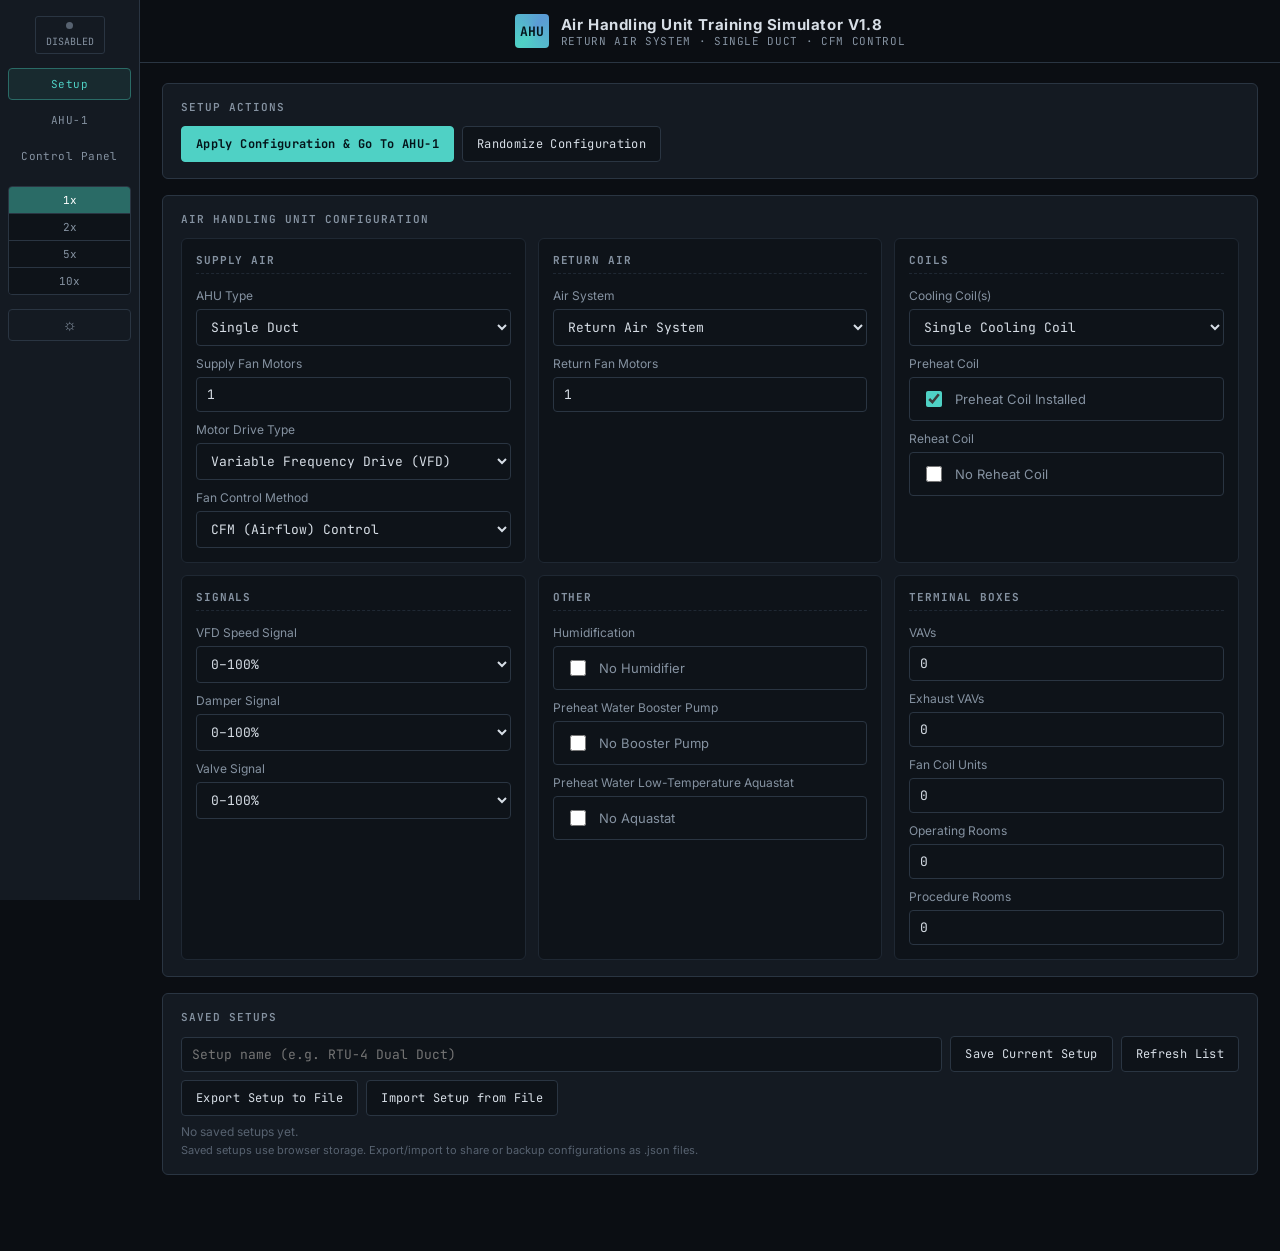
==== commit 83353d93: "feat: add export/import setup buttons on setup page for sharing config files" ====
--- a/index.html
+++ b/index.html
@@ -57,8 +57,13 @@
       <button class="btn" id="btnSaveSetup">Save Current Setup</button>
       <button class="btn" id="btnRefreshSaved">Refresh List</button>
     </div>
+    <div class="savebar" style="margin-top:8px;">
+      <button class="btn" id="btnExportSetup">Export Setup to File</button>
+      <button class="btn" id="btnImportSetup">Import Setup from File</button>
+      <input type="file" id="importSetupFile" accept="application/json" style="display:none;">
+    </div>
     <div class="saved-list" id="savedList"></div>
-    <small class="hint">Saved setups are stored locally to this simulator session (browser storage), not shared with anyone else.</small>
+    <small class="hint">Saved setups use browser storage. Export/import to share or backup configurations as .json files.</small>
   </div>
 </div>
 
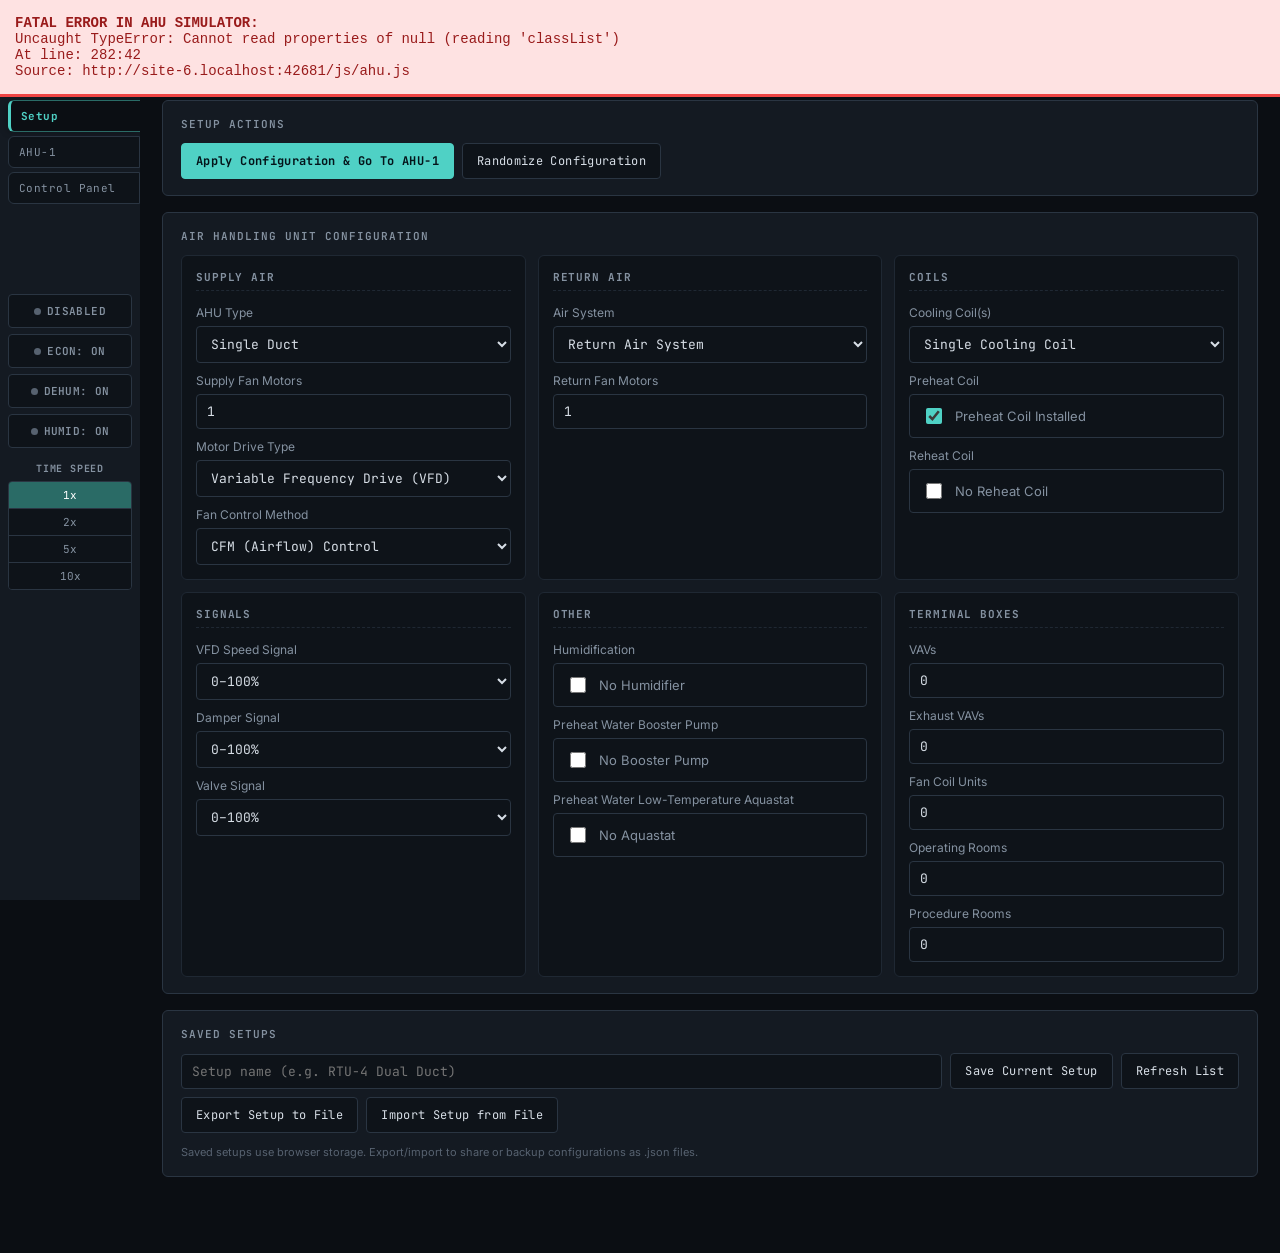
==== commit baf8e8c8: "manual updates" ====
--- a/index.html
+++ b/index.html
@@ -9,30 +9,42 @@
 <body>
 <div class="app-layout">
 <div class="sidebar">
-  <div class="status-chip"><span class="dot" id="topEnableDot"></span><span id="topEnableText">DISABLED</span></div>
-  <div class="tabs">
-    <button class="tab-btn active" data-tab="setup">Setup</button>
-    <button class="tab-btn" data-tab="ahu">AHU-1</button>
-    <button class="tab-btn" data-tab="panel">Control Panel</button>
-    <button class="tab-btn" data-tab="vav" id="tabBtnVav" style="display:none;">VAV Boxes</button>
-    <button class="tab-btn" data-tab="ef" id="tabBtnEf" style="display:none;">Exhaust Fan</button>
-  </div>
-  <div class="speed-group" id="speedGroup">
-    <button data-speed="1" class="sel">1x</button>
-    <button data-speed="2">2x</button>
-    <button data-speed="5">5x</button>
-    <button data-speed="10">10x</button>
-  </div>
-  <button class="theme-toggle-btn" id="themeToggleBtn" title="Toggle light / dark mode">&#9788;</button>
+  <button class="theme-toggle-btn" id="themeToggleBtn" title="Toggle light / dark mode">LIGHT MODE</button>
+  <div class="sidebar-lower" id="sidebarLower">
+    <div class="tabs">
+      <button class="tab-btn active" data-tab="setup">Setup</button>
+      <button class="tab-btn" data-tab="ahu">AHU-1</button>
+      <button class="tab-btn" data-tab="panel">Control Panel</button>
+      <button class="tab-btn" data-tab="vav" id="tabBtnVav" style="display:none;">VAV Boxes</button>
+      <button class="tab-btn" data-tab="ef" id="tabBtnEf" style="display:none;">Exhaust Fan</button>
+    </div>
+    <div class="sidebar-controls">
+      <button class="status-chip-btn" id="topEnableBtn" title="Click to Toggle Unit or Reset Safeties"><span class="dot" id="topEnableDot"></span><span id="topEnableText">DISABLED</span></button>
+      <button class="sidebar-ctrl-btn" id="sideEconBtn" title="Toggle Economizer"><span class="dot" id="econActiveDot"></span><span id="econBtnText">ECON: ON</span></button>
+      <button class="sidebar-ctrl-btn" id="sideDehumidBtn" title="Toggle Dehumidification"><span class="dot" id="dehumidActiveDot"></span><span id="dehumidBtnText">DEHUM: ON</span></button>
+      <button class="sidebar-ctrl-btn" id="sideHumidBtn" title="Toggle Humidification"><span class="dot" id="humidActiveDot"></span><span id="humidBtnText">HUMID: ON</span></button>
+    </div>
+    <div class="sidebar-section">
+      <div class="sidebar-label">Time Speed</div>
+      <div class="speed-group" id="speedGroup">
+        <button data-speed="1" class="sel">1x</button>
+        <button data-speed="2">2x</button>
+        <button data-speed="5">5x</button>
+        <button data-speed="10">10x</button>
+      </div>
+    </div>
+  </div>
 </div>
 <div class="main-area">
 
 <div class="topbar">
   <div class="brand">
     <div class="mark">AHU</div>
-    <div>
-      <h1>Air Handling Unit Training Simulator <span id="versionTag">V1.8</span></h1>
+    <div style="text-align:center;">
+      <h1>Air Handling Unit Training Simulator <span id="versionTag">V1.85</span></h1>
       <div class="sub" id="unitSubtitle">UNCONFIGURED &middot; go to Setup</div>
+      <div class="mobile-status-summary" id="mobileStatusSummary"><span><span class="dot" id="mobEnableDot"></span><span id="mobEnableText">DISABLED</span></span> &middot; <span id="mobOatText">55.0&deg;F</span> &middot; <span id="mobFaultText" style="color:var(--green);">0 Active Faults</span></div>
+      <div style="font-size:10px;color:var(--text-faint);margin-top:4px;line-height:1.4;">Simplified training model - all setpoints, PID control loops, and psychrometrics run locally in your browser. Not a substitute for manufacturer sequences of operation.</div>
     </div>
   </div>
 </div>
@@ -104,51 +116,17 @@
   </div>
 
   <div class="panel">
-    <h2 style="display:flex;align-items:center;gap:8px;">System Schematic <span id="schemLegend" style="text-transform:none;font-weight:400;color:var(--text-faint);">live airflow &amp; temperatures</span>
-      <span style="margin-left:auto;font-size:10px;color:var(--text-faint);font-family:var(--mono);letter-spacing:.05em;">CLICK HERE TO OPEN IN A NEW WINDOW</span>
-      <button id="btnPopOut" title="Pop out schematic" style="background:none;border:1px solid var(--line);border-radius:4px;color:var(--text-dim);cursor:pointer;font-size:14px;padding:2px 8px;line-height:1;">&#x2197;</button>
+    <h2>
+      <span style="display:flex;align-items:center;gap:6px;">System Schematic <span id="schemLegend" style="text-transform:none;font-weight:400;color:var(--text-faint);">live airflow &amp; temps</span></span>
+      <div class="schem-toolbar">
+        <button class="schem-btn" id="btnZoomIn" title="Zoom In">+</button>
+        <button class="schem-btn" id="btnZoomOut" title="Zoom Out">-</button>
+        <button class="schem-btn" id="btnZoomReset" title="Reset View">1:1</button>
+        <button class="schem-btn" id="btnMaximize" title="Fullscreen / Expand">⛶</button>
+        <button class="schem-btn" id="btnPopOut" title="Pop out into new window">&#x2197;</button>
+      </div>
     </h2>
-    <div class="ahu-header-row">
-      <div class="ahu-id-box">
-        <div class="ahu-id-title">AHU-1</div>
-        <div class="ahu-id-sub" id="ahuIdSub">RETURN AIR SYSTEM</div>
-      </div>
-      <div class="enable-card" id="enableCard">
-        <div style="font-size:10px;text-transform:uppercase;letter-spacing:.08em;color:var(--text-dim);font-family:var(--mono);">Unit Enable</div>
-        <div class="toggle-wrap">
-          <div class="toggle" id="enableToggle"><div class="knob"></div></div>
-          <span id="enableLabel" class="enable-status">DISABLED</span>
-        </div>
-      </div>
-      <div class="enable-card" id="econCard">
-        <div style="font-size:10px;text-transform:uppercase;letter-spacing:.08em;color:var(--text-dim);font-family:var(--mono);">Economizer</div>
-        <div class="toggle-wrap">
-          <span class="dot" id="econActiveDot" style="width:9px;height:9px;"></span>
-          <div class="toggle" id="econToggle"><div class="knob"></div></div>
-          <span id="econLabel" class="enable-status">ENABLED</span>
-        </div>
-      </div>
-      <div class="enable-card" id="dehumidCard">
-        <div style="font-size:10px;text-transform:uppercase;letter-spacing:.08em;color:var(--text-dim);font-family:var(--mono);">Dehumidification</div>
-        <div class="toggle-wrap">
-          <span class="dot" id="dehumidActiveDot" style="width:9px;height:9px;"></span>
-          <div class="toggle" id="dehumidToggle"><div class="knob"></div></div>
-          <span id="dehumidLabel" class="enable-status">ENABLED</span>
-        </div>
-      </div>
-      <div class="enable-card" id="humidCard" style="display:none;">
-        <div style="font-size:10px;text-transform:uppercase;letter-spacing:.08em;color:var(--text-dim);font-family:var(--mono);">Humidification</div>
-        <div class="toggle-wrap">
-          <span class="dot" id="humidActiveDot" style="width:9px;height:9px;"></span>
-          <div class="toggle" id="humidToggle"><div class="knob"></div></div>
-          <span id="humidLabel" class="enable-status">ENABLED</span>
-        </div>
-      </div>
-      <div>
-        <button class="btn danger" id="btnResetSafeties" style="height:48px;padding:0 16px;display:inline-flex;align-items:center;justify-content:center;margin:0;">Reset Latched Safeties</button>
-        <div style="margin-top:8px;font-family:var(--mono);font-size:12px;color:var(--text-dim);max-width:260px;" id="lockoutMsg"></div>
-      </div>
-    </div>
+
     <div class="schematic-wrap" id="schemContainer"><svg id="schematicSvg" viewBox="0 0 1400 380"></svg></div>
 
   </div>
@@ -313,7 +291,7 @@
 </div>
 
 <div class="tabpanel" id="tab-ef">
-  <div class="grid g2" style="grid-template-columns: 3fr 2fr; gap: 20px;">
+  <div class="grid ef-grid">
     <div class="panel" style="display:flex; flex-direction:column; align-items:center; justify-content:center;">
       <h2>Exhaust Fan System EF-1</h2>
       <div id="efGraphicContainer" style="width:100%; max-width:600px; background:var(--panel-inset); border:1px solid var(--line-soft); border-radius:6px; padding:15px; box-sizing:border-box;">
@@ -391,9 +369,25 @@
       </details>
     </div>
   </div>
-  <div class="footer-note">Simplified training model - all setpoints, PID control loops, and psychrometrics run locally in your browser. Not a substitute for manufacturer sequences of operation.</div>
-</div>
-</div>
+</div>
+</div>
+
+<!-- Schematic Fullscreen Modal Overlay -->
+<div class="schem-modal-overlay" id="schemModal">
+  <div class="schem-modal-content">
+    <div class="schem-modal-header">
+      <span>AHU-1 SYSTEM SCHEMATIC &mdash; EXPANDED VIEW</span>
+      <div class="schem-toolbar">
+        <button class="schem-btn" id="modalZoomIn" title="Zoom In">+</button>
+        <button class="schem-btn" id="modalZoomOut" title="Zoom Out">-</button>
+        <button class="schem-btn" id="modalZoomReset" title="Reset View">1:1</button>
+        <button class="schem-btn" id="modalClose" title="Close Fullscreen">&times;</button>
+      </div>
+    </div>
+    <div class="schem-modal-body" id="modalSchemContainer"></div>
+  </div>
+</div>
+
 <script src="js/core.js"></script>
 <script src="js/setup.js"></script>
 <script src="js/simulation.js"></script>
--- a/css/style.css
+++ b/css/style.css
@@ -28,18 +28,68 @@
 *{box-sizing:border-box;}
 html,body{margin:0;padding:0;background:var(--void);color:var(--text);font-family:var(--sans);}
 body{min-height:100vh;}
-.app-layout{display:flex;min-height:100vh;}
-.sidebar{width:140px;flex-shrink:0;background:var(--panel);border-right:1px solid var(--line);display:flex;flex-direction:column;align-items:center;padding:16px 8px;gap:14px;position:sticky;top:0;height:100vh;overflow-y:auto;}
-.sidebar .status-chip{display:flex;align-items:center;gap:6px;font-family:var(--mono);font-size:10px;color:var(--text-dim);flex-direction:column;text-align:center;}
-.sidebar .tabs{display:flex;flex-direction:column;width:100%;gap:4px;}
-.sidebar .tab-btn{width:100%;text-align:center;font-size:11px;padding:8px 6px;border-radius:4px;background:none;border:1px solid transparent;color:var(--text-dim);cursor:pointer;font-family:var(--mono);letter-spacing:.04em;}
-.sidebar .tab-btn:hover{color:var(--text);border-color:var(--line);}
-.sidebar .tab-btn.active{color:var(--cyan);border-color:var(--cyan-dim);background:color-mix(in srgb,var(--cyan-dim) 20%,transparent);}
+.app-layout{display:flex;min-height:100vh;overflow-x:hidden;}
+.sidebar{width:140px;min-width:140px;max-width:140px;flex-shrink:0;background:var(--panel);border-right:none;display:flex;flex-direction:column;align-items:stretch;padding:16px 0 16px 8px;gap:14px;position:sticky;top:0;height:100vh;overflow-y:auto;overflow-x:hidden;box-sizing:border-box;}
+.sidebar .theme-toggle-btn, .sidebar .sidebar-controls, .sidebar .sidebar-section{width:calc(100% - 8px) !important;margin-right:8px !important;}
+.sidebar .sidebar-controls{display:flex;flex-direction:column;gap:6px;}
+.sidebar .sidebar-lower{width:100%;min-width:100%;max-width:100%;display:flex;flex-direction:column;gap:14px;box-sizing:border-box;}
+.main-area{flex:1;min-width:0;padding:0;}
+.topbar{border-left:1px solid var(--line);}
+.sidebar .status-chip-btn{
+  width:100%;display:flex;align-items:center;justify-content:center;gap:6px;
+  font-family:var(--mono);font-size:11px;font-weight:600;padding:8px 6px;
+  border-radius:4px;background:var(--panel-inset);border:1px solid var(--line);
+  color:var(--text-dim);cursor:pointer;letter-spacing:.04em;transition:all .15s;
+  text-align:center;min-height:34px;
+}
+.sidebar .status-chip-btn:hover{border-color:var(--cyan-dim);color:var(--text);}
+.sidebar .status-chip-btn.running{border-color:var(--green-dim);color:var(--green);background:color-mix(in srgb,var(--green-dim) 20%,transparent);}
+.sidebar .status-chip-btn.trip{border-color:var(--red-dim);color:var(--red);background:color-mix(in srgb,var(--red-dim) 25%,transparent);}
+.sidebar .tabs{display:flex;flex-direction:column;width:100%;gap:4px;min-height:180px;z-index:10;box-sizing:border-box;}
+.sidebar .tab-btn{
+  width:100%;text-align:left;font-size:11px;padding:8px 8px 8px 10px;
+  border-radius:6px 0 0 6px;background:var(--panel-inset);border:1px solid var(--line);
+  color:var(--text-dim);cursor:pointer;
+  font-family:var(--mono);letter-spacing:.04em;position:relative;transition:all .15s ease;
+  box-sizing:border-box;
+}
+.sidebar .tab-btn:not(.active){border-right:1px solid var(--line);}
+.sidebar .tab-btn:hover:not(.active){color:var(--text);border-color:var(--line-soft);background:color-mix(in srgb,var(--panel-inset) 70%,var(--panel-raised));}
+.sidebar .tab-btn.active{
+  color:var(--cyan);font-weight:700;background:var(--void);
+  border:1px solid var(--cyan-dim);border-right:none;
+  border-left:3px solid var(--cyan);box-shadow:-3px 1px 6px rgba(0,0,0,0.18);
+  position:relative;z-index:10;
+}
 .sidebar .speed-group{display:flex;flex-direction:column;width:100%;border:1px solid var(--line);border-radius:4px;overflow:hidden;}
 .sidebar .speed-group button{font-family:var(--mono);font-size:11px;background:var(--panel-inset);color:var(--text-dim);border:none;padding:6px 11px;cursor:pointer;border-bottom:1px solid var(--line);}
 .sidebar .speed-group button:last-child{border-bottom:none;}
 .sidebar .speed-group button.sel{background:var(--cyan-dim);color:#fff;}
-.sidebar .theme-toggle-btn{background:none;border:1px solid var(--line);border-radius:4px;color:var(--text-dim);cursor:pointer;font-size:16px;padding:6px 12px;width:100%;}
+.sidebar .theme-toggle-btn{
+  background:none;border:1px solid var(--line);border-radius:4px;
+  color:var(--text-dim);cursor:pointer;font-family:var(--mono);font-size:11px;
+  font-weight:600;letter-spacing:.04em;padding:8px 6px;width:100%;min-height:34px;
+  transition:all .15s;
+}
+.sidebar .theme-toggle-btn:hover{color:var(--text);border-color:var(--cyan-dim);}
+.sidebar-ctrl-btn{
+  width:100%;display:flex;align-items:center;justify-content:center;gap:6px;
+  font-family:var(--mono);font-size:11px;font-weight:600;padding:8px 6px;
+  border-radius:4px;background:var(--panel-inset);border:1px solid var(--line);
+  color:var(--text-dim);cursor:pointer;letter-spacing:.03em;transition:all .15s;
+  text-align:center;min-height:34px;
+}
+.sidebar-ctrl-btn:hover:not(:disabled){border-color:var(--cyan-dim);color:var(--text);}
+.sidebar-ctrl-btn.on{border-color:var(--cyan-dim);color:var(--cyan);background:color-mix(in srgb,var(--cyan-dim) 15%,transparent);}
+.sidebar-ctrl-btn:disabled,.sidebar-ctrl-btn.disabled{
+  opacity:0.35;cursor:not-allowed;border-color:var(--line-soft);color:var(--text-faint);background:var(--panel-inset);
+}
+.sidebar-section{width:100%;display:flex;flex-direction:column;gap:4px;}
+.sidebar-label{
+  font-family:var(--mono);font-size:10px;font-weight:700;
+  text-transform:uppercase;letter-spacing:.08em;color:var(--text-dim);
+  text-align:center;margin-bottom:2px;
+}
 .main-area{flex:1;min-width:0;padding:0;}
 ::selection{background:var(--cyan-dim);color:#fff;}
 
@@ -293,14 +343,16 @@
 .probe-tag.red{background:var(--red-dim);color:#ffd7d8;}
 .probe-tag.black{background:#222;color:#ddd;border:1px solid #444;}
 
+/* Terminal Board & Flex Layout */
 .terminal-board{background:var(--panel-inset);border:1px solid var(--line-soft);border-radius:6px;padding:14px;}
 .tblock{margin-bottom:14px;}
 .tblock h3{font-size:10.5px;text-transform:uppercase;letter-spacing:.06em;color:var(--text-dim);margin:0 0 8px;font-family:var(--mono);}
 .tstrip{display:flex;gap:6px;flex-wrap:wrap;}
 .terminal{
   font-family:var(--mono);font-size:11px;border:1px solid var(--line);background:var(--panel);
-  border-radius:4px;padding:6px 6px 6px;cursor:pointer;width:92px;height:78px;text-align:center;position:relative;
-  display:flex;flex-direction:column;align-items:center;box-sizing:border-box;
+  border-radius:4px;padding:6px 6px 6px;cursor:pointer;
+  flex:1 1 84px;min-width:76px;max-width:115px;height:78px;text-align:center;position:relative;
+  display:flex;flex-direction:column;align-items:center;box-sizing:border-box;user-select:none;
 }
 .terminal:hover{border-color:var(--cyan-dim);}
 .terminal .tid{font-weight:700;color:var(--text);margin-top:4px;}
@@ -323,7 +375,77 @@
 .pointname{color:var(--text);}
 .pointname .acr{color:var(--text-faint);}
 
-.footer-note{font-size:11px;color:var(--text-faint);text-align:center;padding:20px 0 0;}
+/* Schematic Toolbar & Modal Styles */
+.schem-toolbar{display:inline-flex;align-items:center;gap:6px;margin-left:auto;}
+.schem-btn{background:var(--panel-inset);border:1px solid var(--line);border-radius:4px;color:var(--text-dim);cursor:pointer;font-size:13px;padding:4px 8px;line-height:1;font-family:var(--mono);display:inline-flex;align-items:center;justify-content:center;min-width:30px;height:28px;transition:all 0.15s;}
+.schem-btn:hover{color:var(--cyan);border-color:var(--cyan-dim);background:color-mix(in srgb,var(--cyan-dim) 15%,var(--panel-inset));}
+
+.schem-modal-overlay{
+  position:fixed;top:0;left:0;right:0;bottom:0;background:rgba(5,8,12,0.92);
+  backdrop-filter:blur(6px);z-index:9999;display:none;align-items:center;justify-content:center;padding:12px;
+}
+.schem-modal-overlay.active{display:flex;}
+.schem-modal-content{
+  background:#000;border:1px solid var(--line);border-radius:10px;width:100%;height:100%;
+  max-width:1600px;max-height:92vh;display:flex;flex-direction:column;overflow:hidden;box-shadow:0 12px 40px rgba(0,0,0,0.8);
+}
+.schem-modal-header{
+  display:flex;align-items:center;justify-content:space-between;padding:10px 16px;background:var(--panel);
+  border-bottom:1px solid var(--line);font-family:var(--mono);font-size:13px;font-weight:600;color:var(--text);
+}
+.schem-modal-body{flex:1;min-height:0;position:relative;background:#000;display:flex;align-items:center;justify-content:center;}
+.schem-modal-body svg{width:100%;height:100%;display:block;}
+
+.ef-grid{display:grid;grid-template-columns:3fr 2fr;gap:20px;}
+@media(max-width:900px), (orientation: portrait){
+  .ef-grid{grid-template-columns:1fr;gap:16px;}
+}
+
+/* Header Quick Status Summary for Mobile/Portrait */
+.mobile-status-summary{display:none;align-items:center;gap:10px;margin-top:6px;font-family:var(--mono);font-size:11px;color:var(--text-dim);}
+.mobile-status-summary span{display:inline-flex;align-items:center;gap:4px;}
+
+/* Mobile & Portrait Responsive Breakpoints */
+@media (max-width: 768px), (orientation: portrait){
+  .app-layout{flex-direction:column;}
+  .sidebar{
+    width:100%;height:auto;position:sticky;top:0;z-index:500;
+    flex-direction:row;justify-content:space-between;padding:8px 12px;
+    border-right:none;border-bottom:1px solid var(--line);gap:8px;
+    background:var(--panel);
+  }
+  .sidebar .status-chip-btn{display:none;}
+  .sidebar .tabs{flex-direction:row;overflow-x:auto;padding-bottom:2px;scrollbar-width:none;-webkit-overflow-scrolling:touch;}
+  .sidebar .tabs::-webkit-scrollbar{display:none;}
+  .sidebar .tab-btn{white-space:nowrap;padding:8px 12px;font-size:11px;flex-shrink:0;min-height:36px;}
+  .sidebar .speed-group{flex-direction:row;width:auto;flex-shrink:0;}
+  .sidebar .speed-group button{padding:6px 10px;border-bottom:none;border-right:1px solid var(--line);min-height:36px;}
+  .sidebar .speed-group button:last-child{border-right:none;}
+  .sidebar .theme-toggle-btn{width:auto;padding:6px 12px;flex-shrink:0;min-height:36px;}
+
+  .topbar{padding:10px 12px;}
+  .brand h1{font-size:13px;}
+  .brand .sub{font-size:10px;}
+  .brand .mark{width:28px;height:28px;font-size:11px;}
+  .mobile-status-summary{display:flex;justify-content:center;}
+  
+  .tabpanel{padding:12px 12px 40px;}
+  .panel{padding:12px 14px;}
+  .panel h2{font-size:11px;flex-wrap:wrap;gap:6px;}
+  .ahu-header-row{gap:8px;}
+  .ahu-id-box{min-width:110px;height:42px;padding:0 10px;}
+  .ahu-id-title{font-size:13px;}
+  .ahu-id-sub{font-size:9px;}
+  .enable-card{height:42px;padding:0 10px;gap:8px;}
+  .enable-status{font-size:12px;}
+  .meter-wrap{grid-template-columns:1fr;}
+  .slider-block{gap:14px;}
+  .oat-readout{font-size:24px;}
+  button.btn{padding:8px 12px;font-size:11px;min-height:38px;}
+  
+  .schem-toolbar{width:100%;justify-content:flex-end;margin-top:6px;}
+  .schem-modal-content{max-height:100vh;border-radius:0;}
+}
 
 .flow-fwd, .flow-rev{ opacity:0; transition:opacity 0.6s ease-in-out; }
 .flow-fwd.flow-running, .flow-rev.flow-running{ opacity:1; }
@@ -361,3 +483,4 @@
   75%{ opacity:0.85; }
   100%{ opacity:0.15; transform:translateY(-36px); }
 }
+
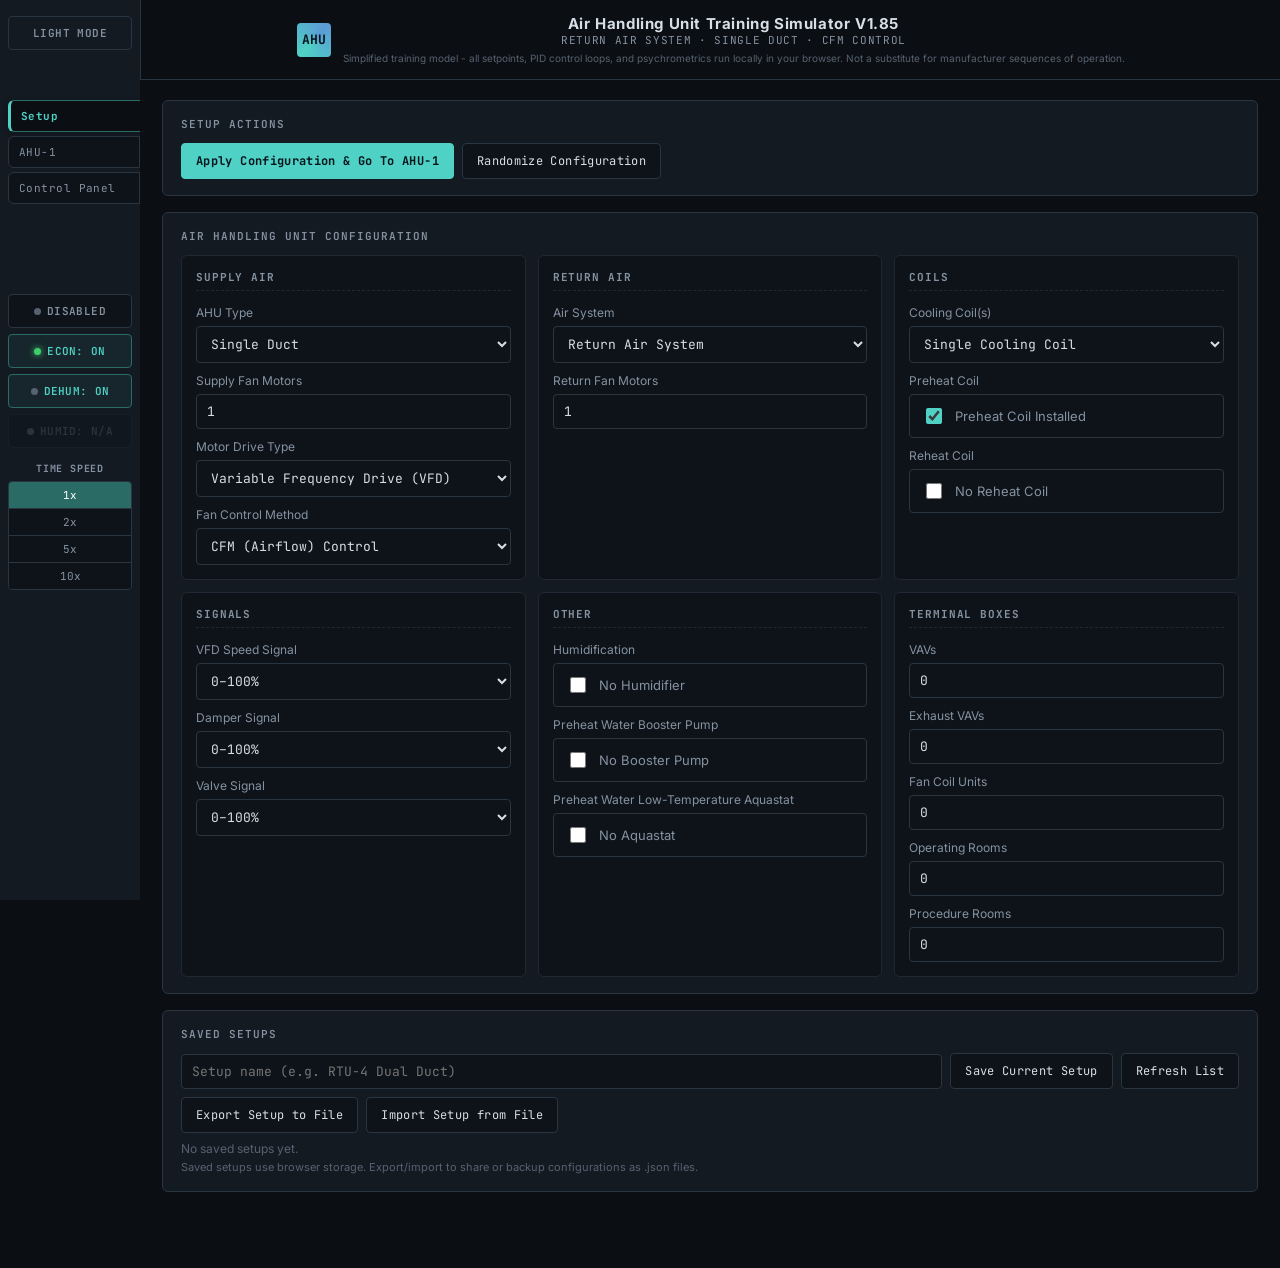
==== commit ffafa82e: "feat: pre-damper duct static + shared-dual flow redistribution & HI-PRS trip - Add main-duct SP sens" ====
--- a/index.html
+++ b/index.html
@@ -137,6 +137,8 @@
     <div class="grid g6" id="efficiencyReadings"></div>
     <div class="subhead">Fan Status</div>
     <div class="grid g4" id="fanStatusArea"></div>
+    <div class="subhead">Static Pressure</div>
+    <div class="grid g3" id="staticReadings"></div>
   </div>
 
   <div class="grid-2col">
